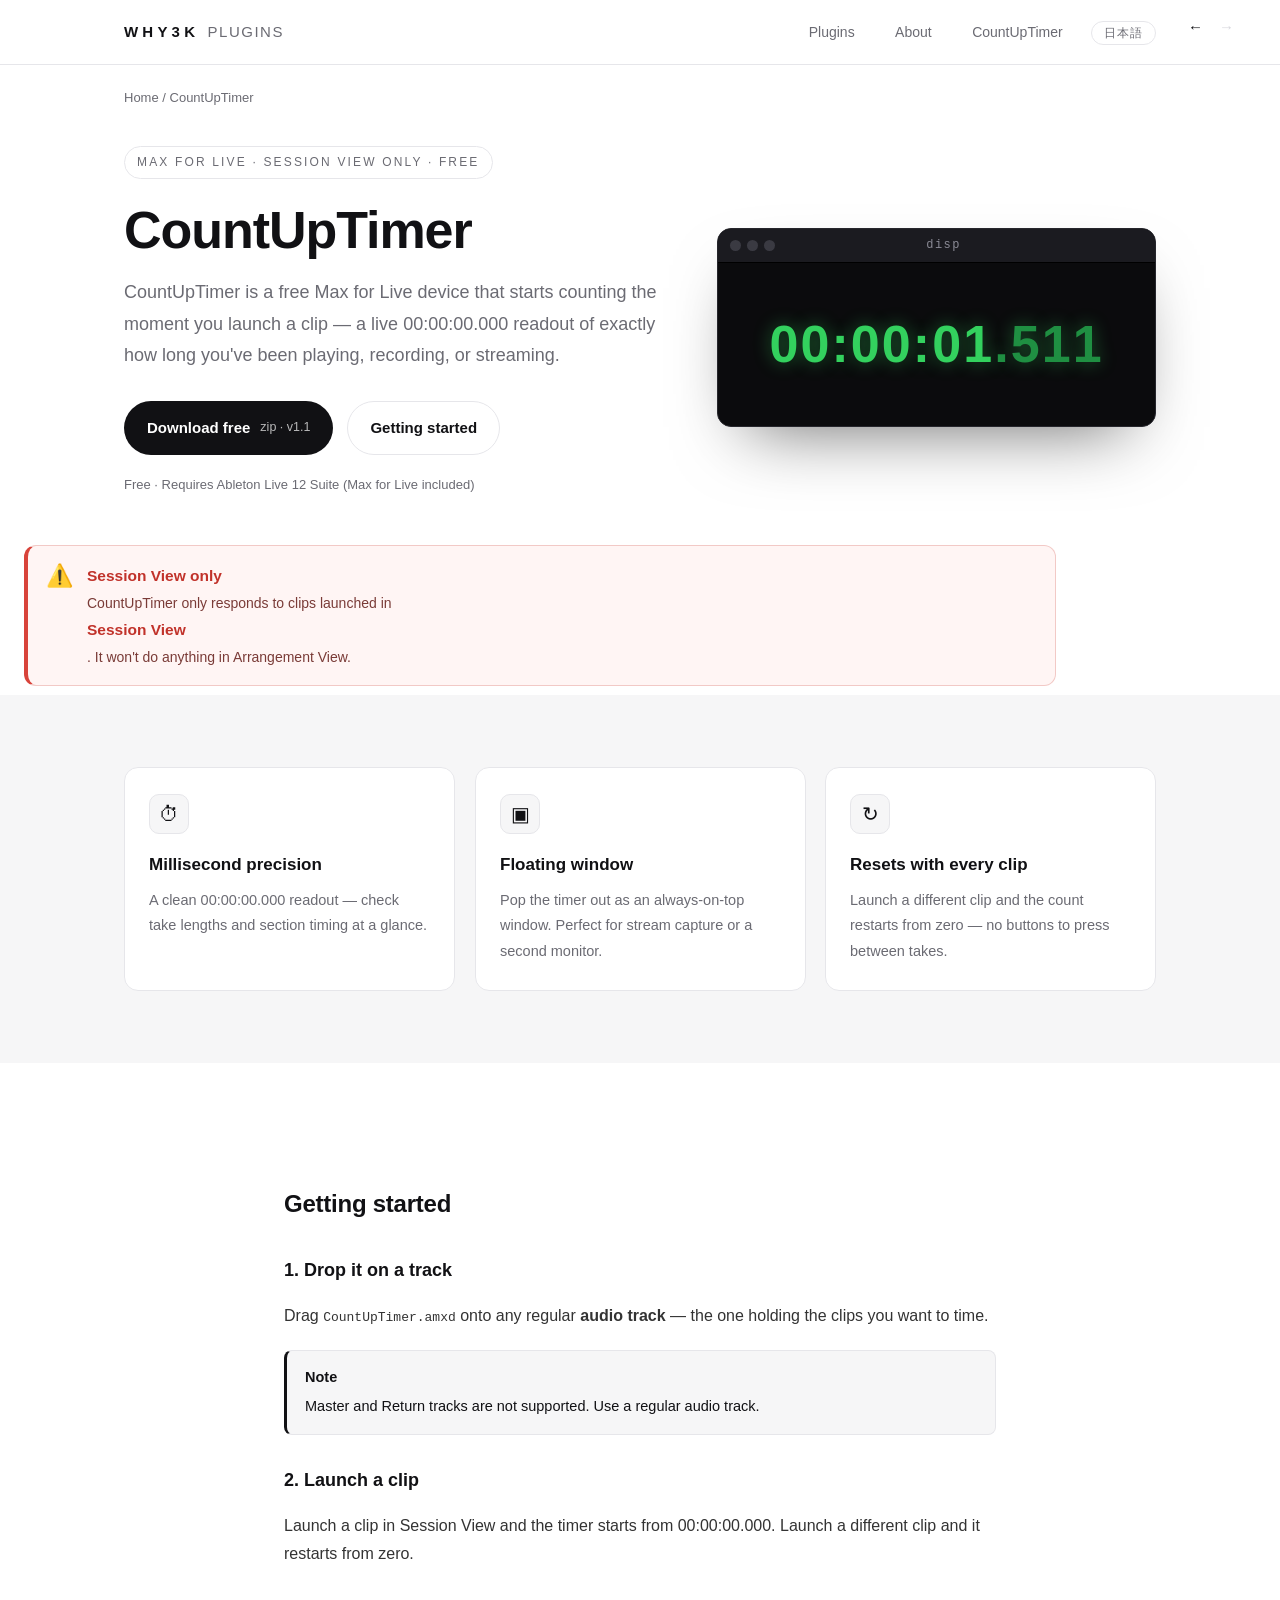
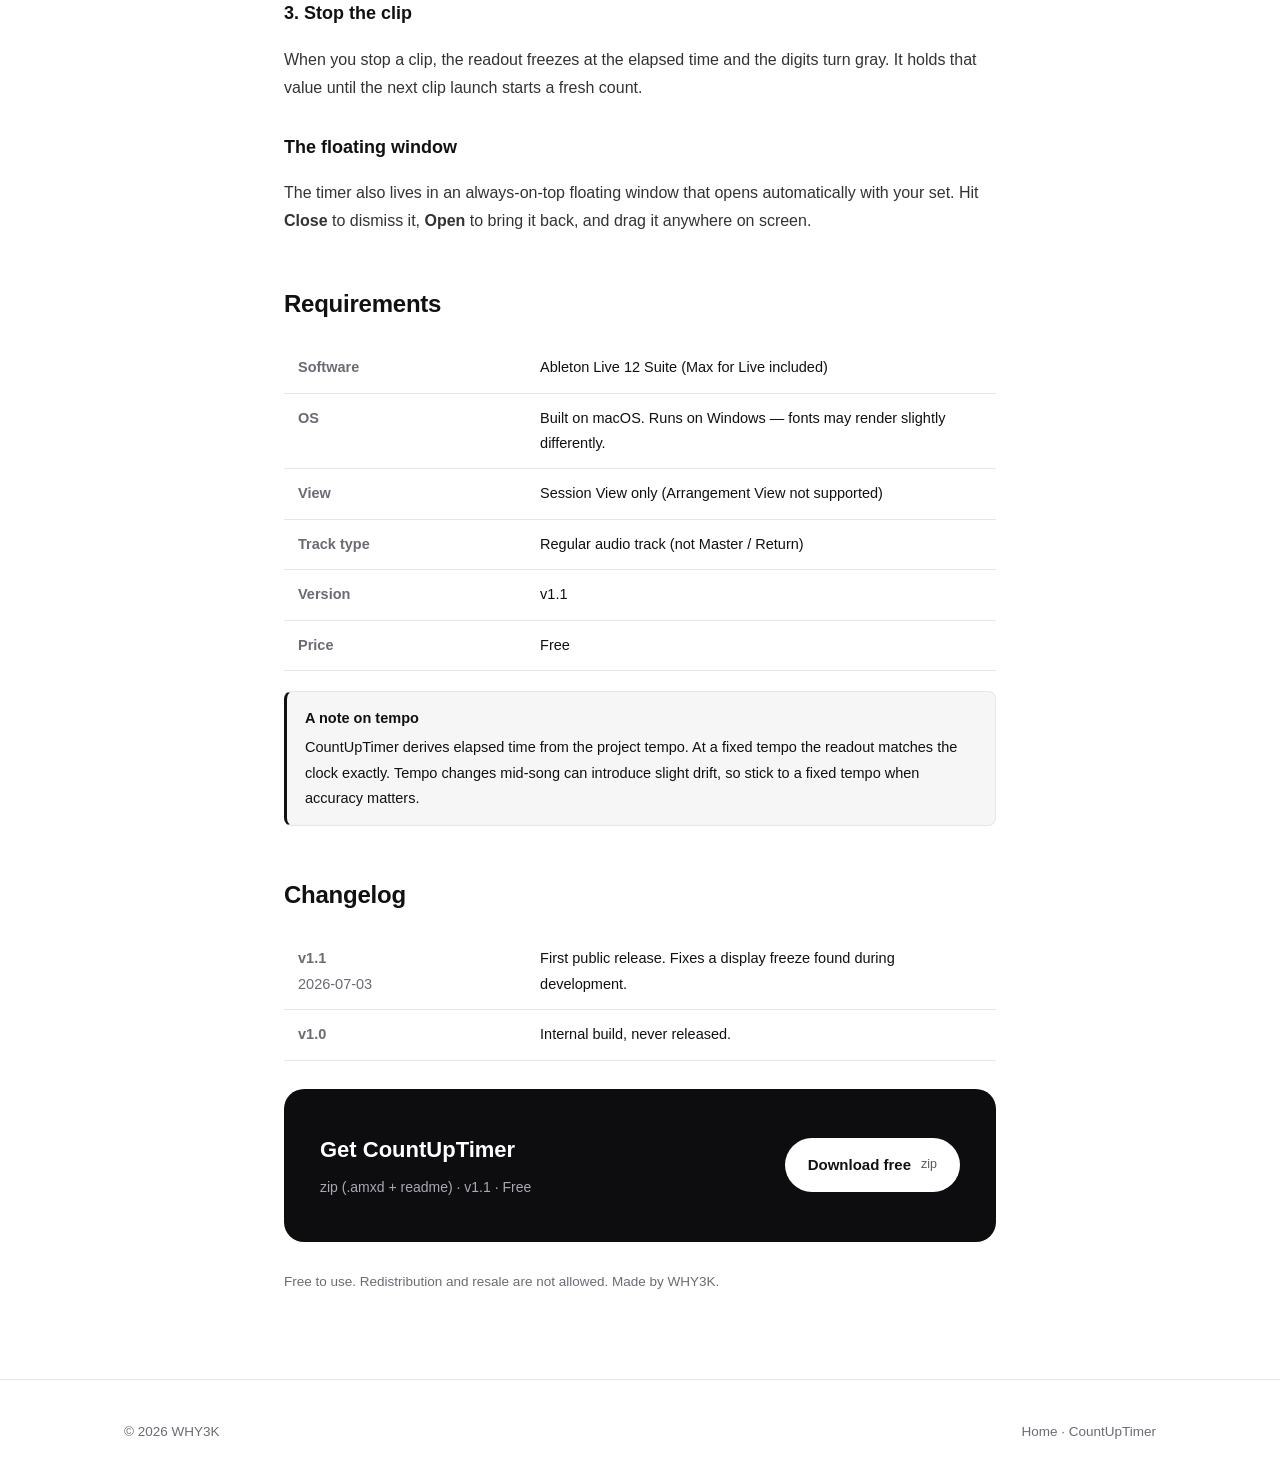
==== countuptimer.en.html @ 380b45b3 "パンくずの左padding復活＋注意ボックス/ヒーロー文の文節改行を手調整 Co-Authored-By: Claude Fable 5 <noreply@anthropic.com> Claude-" ====
<!doctype html>
<html lang="en">
<head>
<meta charset="utf-8">
<meta name="viewport" content="width=device-width, initial-scale=1">
<title>CountUpTimer — Free Max for Live Timer | WHY3K PLUGINS</title>
<meta name="description" content="CountUpTimer is a free Max for Live device that shows elapsed time from the moment you launch a clip — a live 00:00:00.000 readout for streaming, live sets, and recording.">
<link rel="canonical" href="https://why3k.github.io/why3k-plugins/countuptimer.en.html">
<link rel="alternate" hreflang="ja" href="https://why3k.github.io/why3k-plugins/countuptimer.html">
<link rel="alternate" hreflang="en" href="https://why3k.github.io/why3k-plugins/countuptimer.en.html">
<meta property="og:type" content="website">
<meta property="og:site_name" content="WHY3K PLUGINS">
<meta property="og:title" content="CountUpTimer — Free Max for Live Timer">
<meta property="og:description" content="A free Max for Live device that shows elapsed time from the moment you launch a clip. Session View only.">
<meta property="og:url" content="https://why3k.github.io/why3k-plugins/countuptimer.en.html">
<meta property="og:image" content="https://why3k.github.io/why3k-plugins/assets/og.png">
<meta name="twitter:card" content="summary_large_image">
<link rel="icon" type="image/svg+xml" href="assets/favicon.svg">
<link rel="stylesheet" href="assets/style.css?v=20260709e">
</head>
<body>

<header class="site-header">
  <div class="wrap">
    <a class="logo" href="index.en.html">WHY3K <span>PLUGINS</span></a>
    <nav class="nav">
      <a href="index.en.html#plugins">Plugins</a>
      <a href="index.en.html#about">About</a>
      <a href="countuptimer.en.html">CountUpTimer</a>
      <a class="lang-switch" href="countuptimer.html" lang="ja" hreflang="ja">日本語</a>
    </nav>
    <div class="hist">
      <button class="hb" id="histBack" aria-label="前のページへ" disabled>←</button>
      <button class="hb" id="histFwd" aria-label="次のページへ" disabled>→</button>
    </div>
  </div>
</header>



<div class="wrap crumb">
  <a href="index.en.html">Home</a> / CountUpTimer
</div>

<!-- ===== Hero ===== -->
<section class="hero" style="padding-top:36px;">
  <div class="wrap hero-grid">
    <div class="stagger">
      <span class="eyebrow">Max for Live · Session View only · Free</span>
      <h1>CountUpTimer</h1>
      <p class="lead">
        CountUpTimer is a free Max for Live device that starts counting
        the moment you launch a clip — a live 00:00:00.000 readout of
        exactly how long you've been playing, recording, or streaming.
      </p>
      <div class="hero-cta">
        <a class="btn btn-primary" href="https://github.com/WHY3K/why3k-plugins/releases/download/v1.1/CountUpTimer_v1.1.zip">
          Download free <small>zip · v1.1</small>
        </a>
        <a class="btn btn-ghost" href="#howto">Getting started</a>
      </div>
      <p class="hero-meta">Free · Requires Ableton Live 12 Suite (Max for Live included)</p>
    </div>

    <div class="device reveal" data-reveal="right" aria-hidden="true">
      <div class="titlebar">
        <span class="dots"><i></i><i></i><i></i></span>
        <span class="win-title">disp</span>
      </div>
      <div class="readout" data-countup>00:00:00<span class="ms">.000</span></div>
    </div>
  </div>
</section>

<!-- ===== Session View warning ===== -->
<div class="wrap alert-band reveal">
  <div class="alert">
    <span class="mark">⚠️</span>
    <div class="body">
      <strong>Session View only</strong>
      <p>
        CountUpTimer only responds to clips launched in <strong>Session View</strong>.
        It won't do anything in Arrangement View.
      </p>
    </div>
  </div>
</div>

<!-- ===== Features ===== -->
<section class="section-soft">
  <div class="wrap">
    <div class="features stagger">
      <div class="card">
        <div class="ico">⏱</div>
        <h3>Millisecond precision</h3>
        <p>A clean 00:00:00.000 readout — check take lengths and section timing at a glance.</p>
      </div>
      <div class="card">
        <div class="ico">▣</div>
        <h3>Floating window</h3>
        <p>Pop the timer out as an always-on-top window. Perfect for stream capture or a second monitor.</p>
      </div>
      <div class="card">
        <div class="ico">↻</div>
        <h3>Resets with every clip</h3>
        <p>Launch a different clip and the count restarts from zero — no buttons to press between takes.</p>
      </div>
    </div>
  </div>
</section>

<!-- ===== Body ===== -->
<section>
  <div class="wrap doc">

    <h2 id="howto">Getting started</h2>
    <h3>1. Drop it on a track</h3>
    <p>
      Drag <code>CountUpTimer.amxd</code> onto any regular <strong>audio track</strong> —
      the one holding the clips you want to time.
    </p>
    <div class="note">
      <strong>Note</strong>
      Master and Return tracks are not supported. Use a regular audio track.
    </div>

    <h3>2. Launch a clip</h3>
    <p>
      Launch a clip in Session View and the timer starts from 00:00:00.000.
      Launch a different clip and it restarts from zero.
    </p>

    <h3>3. Stop the clip</h3>
    <p>
      When you stop a clip, the readout freezes at the elapsed time and the digits turn gray.
      It holds that value until the next clip launch starts a fresh count.
    </p>

    <h3>The floating window</h3>
    <p>
      The timer also lives in an always-on-top floating window that opens automatically
      with your set. Hit <strong>Close</strong> to dismiss it, <strong>Open</strong> to bring
      it back, and drag it anywhere on screen.
    </p>

    <h2>Requirements</h2>
    <table class="spec">
      <tr><th>Software</th><td>Ableton Live 12 Suite (Max for Live included)</td></tr>
      <tr><th>OS</th><td>Built on macOS. Runs on Windows — fonts may render slightly differently.</td></tr>
      <tr><th>View</th><td>Session View only (Arrangement View not supported)</td></tr>
      <tr><th>Track type</th><td>Regular audio track (not Master / Return)</td></tr>
      <tr><th>Version</th><td>v1.1</td></tr>
      <tr><th>Price</th><td>Free</td></tr>
    </table>

    <div class="note">
      <strong>A note on tempo</strong>
      CountUpTimer derives elapsed time from the project tempo. At a fixed tempo the readout
      matches the clock exactly. Tempo changes mid-song can introduce slight drift, so stick
      to a fixed tempo when accuracy matters.
    </div>

    <h2>Changelog</h2>
    <table class="spec">
      <tr><th>v1.1<br><span style="font-weight:400;">2026-07-03</span></th>
          <td>First public release. Fixes a display freeze found during development.</td></tr>
      <tr><th>v1.0</th>
          <td>Internal build, never released.</td></tr>
    </table>

    <!-- Download band -->
    <div class="download-band">
      <div>
        <h3>Get CountUpTimer</h3>
        <p>zip (.amxd + readme) · v1.1 · Free</p>
      </div>
      <a class="btn btn-primary" href="https://github.com/WHY3K/why3k-plugins/releases/download/v1.1/CountUpTimer_v1.1.zip">
        Download free <small>zip</small>
      </a>
    </div>

    <p style="font-size:13.5px; color:var(--ink-soft);">
      Free to use. Redistribution and resale are not allowed. Made by WHY3K.
    </p>

  </div>
</section>

<footer class="site-footer">
  <div class="wrap">
    <span>© <span id="yr"></span> WHY3K</span>
    <span><a href="index.en.html">Home</a> · <a href="countuptimer.en.html">CountUpTimer</a></span>
  </div>
</footer>

<script>document.getElementById('yr').textContent = new Date().getFullYear();</script>
<script src="assets/scroll.js?v=20260709e" defer></script>
</body>
</html>
---- assets/style.css ----
/* =========================================================
   WHY3K PLUGINS — 共通スタイル
   世界観カラー：白  / ミニマル・余白基調
   ========================================================= */

:root {
  --bg:        #ffffff;
  --bg-soft:   #f6f6f7;
  --bg-dark:   #0d0d0f;
  --ink:       #111114;
  --ink-soft:  #6b6b73;
  --line:      #e6e6ea;
  --accent:    #111114;   /* ボタン等の主色（モノクロ） */
  --accent-ink:#ffffff;
  --radius:    14px;
  --maxw:      1080px;
  --mono: "SFMono-Regular", ui-monospace, "SF Mono", Menlo, Consolas, monospace;
  --sans: -apple-system, BlinkMacSystemFont, "Helvetica Neue", "Hiragino Kaku Gothic ProN",
          "Hiragino Sans", "Yu Gothic", Meiryo, sans-serif;
}

* { box-sizing: border-box; -webkit-tap-highlight-color: transparent; }

html { scroll-behavior: smooth; }

/* タップ/クリック時の青い矩形ハイライトを廃止し、
   キーボード操作時のみ上品なフォーカスリングを出す */
:focus { outline: none; }
:focus-visible {
  outline: 2px solid rgba(17,17,20,.4);
  outline-offset: 3px;
  border-radius: 8px;
}

body {
  margin: 0;
  font-family: var(--sans);
  color: var(--ink);
  background: var(--bg);
  line-height: 1.75;
  -webkit-font-smoothing: antialiased;
  text-rendering: optimizeLegibility;
}

a { color: inherit; }

img { max-width: 100%; display: block; }

.wrap {
  width: 100%;
  max-width: var(--maxw);
  margin: 0 auto;
  padding: 0 24px;
}

/* ---------- ヘッダー ---------- */
.site-header {
  position: sticky;
  top: 0;
  z-index: 50;
  background: rgba(255,255,255,.82);
  backdrop-filter: saturate(180%) blur(12px);
  border-bottom: 1px solid var(--line);
}
.site-header .wrap {
  display: flex;
  align-items: center;
  justify-content: space-between;
  height: 64px;
}
.logo {
  font-weight: 800;
  letter-spacing: .28em;
  text-decoration: none;
  font-size: 15px;
}
.logo span { color: var(--ink-soft); font-weight: 500; letter-spacing: .1em; }
.nav a {
  text-decoration: none;
  color: var(--ink-soft);
  font-size: 14px;
  margin-left: 12px;
  padding: 6px 12px;
  border-radius: 999px;
  transition: color .15s, background .15s;
}
.nav a:hover { color: var(--ink); background: var(--bg-soft); }
.nav a:active { color: var(--ink); background: #eaeaef; }
.nav .lang-switch {
  border: 1px solid var(--line);
  border-radius: 999px;
  padding: 4px 12px;
  font-size: 12px;
  letter-spacing: .08em;
}
.nav .lang-switch:hover { border-color: #d5d5db; }

/* ---------- ボタン ---------- */
.btn {
  display: inline-flex;
  align-items: center;
  gap: 10px;
  padding: 13px 22px;
  border-radius: 999px;
  font-size: 15px;
  font-weight: 600;
  text-decoration: none;
  border: 1px solid transparent;
  transition: transform .12s ease, background .15s, box-shadow .15s;
  cursor: pointer;
}
.btn-primary {
  background: var(--accent);
  color: var(--accent-ink);
}
.btn-primary:hover { transform: translateY(-1px); box-shadow: 0 8px 22px rgba(0,0,0,.16); }
.btn:active { transform: translateY(0) scale(.985); }
.btn-ghost {
  background: transparent;
  color: var(--ink);
  border-color: var(--line);
}
.btn-ghost:hover { background: var(--bg-soft); }
.btn small { font-weight: 400; opacity: .7; }

/* ---------- ヒーロー ---------- */
.hero { padding: 84px 0 64px; }
.hero-grid {
  display: grid;
  grid-template-columns: 1.1fr .9fr;
  gap: 56px;
  align-items: center;
}
.eyebrow {
  display: inline-block;
  font-size: 12px;
  letter-spacing: .18em;
  text-transform: uppercase;
  color: var(--ink-soft);
  border: 1px solid var(--line);
  border-radius: 999px;
  padding: 5px 12px;
  margin-bottom: 22px;
}
.hero h1 {
  font-size: clamp(34px, 5vw, 52px);
  line-height: 1.12;
  letter-spacing: -.02em;
  margin: 0 0 18px;
}
.hero p.lead {
  font-size: 18px;
  color: var(--ink-soft);
  margin: 0 0 30px;
  max-width: 30em;
}
.hero-cta { display: flex; gap: 14px; flex-wrap: wrap; align-items: center; }
.hero-meta { margin-top: 18px; font-size: 13px; color: var(--ink-soft); }

/* ---------- タイマー・ビジュアル（実機の別ウィンドウ "disp" を再現） ---------- */
.device {
  background: #0b0b0d;
  border-radius: 14px;
  padding: 0;
  overflow: hidden;
  box-shadow: 0 30px 70px -30px rgba(0,0,0,.6);
  border: 1px solid #26262c;
}
.device .titlebar {
  display: flex;
  align-items: center;
  gap: 8px;
  height: 34px;
  padding: 0 12px;
  background: #1b1b20;
  border-bottom: 1px solid #000;
}
.device .titlebar .dots { display: flex; gap: 6px; }
.device .titlebar .dots i {
  width: 11px; height: 11px; border-radius: 50%;
  background: #3a3a42; display: block;
}
.device .titlebar .win-title {
  flex: 1;
  text-align: center;
  color: #8a8a95;
  font-family: var(--mono);
  font-size: 12px;
  letter-spacing: .12em;
  margin-right: 39px; /* 左のドット幅ぶんを相殺して中央寄せ */
}
.device .readout {
  font-family: var(--sans);
  font-variant-numeric: tabular-nums;   /* 桁を揃えつつ、スラッシュ無しの普通のゼロに */
  font-weight: 700;
  color: #33d15e;
  font-size: clamp(32px, 6.4vw, 52px);
  letter-spacing: .04em;
  text-align: center;
  padding: 36px 20px;
  text-shadow: 0 0 18px rgba(51,209,94,.45);
}
.device .readout .ms { color: #1f8f42; }

/* ---------- セクション共通 ---------- */
section { padding: 72px 0; }
.section-soft { background: var(--bg-soft); }
.section-head { max-width: 620px; margin: 0 auto 48px; text-align: center; }
.section-head h2 {
  font-size: clamp(26px, 3.4vw, 34px);
  letter-spacing: -.01em;
  margin: 0 0 12px;
}
.section-head p { color: var(--ink-soft); margin: 0; }

/* ---------- 機能グリッド ---------- */
.features {
  display: grid;
  grid-template-columns: repeat(3, 1fr);
  gap: 20px;
}
.card {
  background: var(--bg);
  border: 1px solid var(--line);
  border-radius: var(--radius);
  padding: 26px 24px;
  transition: border-color .15s, transform .15s, box-shadow .15s;
}
.card:hover { transform: translateY(-3px); box-shadow: 0 14px 30px -18px rgba(0,0,0,.2); border-color: #d5d5db; }
.card .ico {
  width: 40px; height: 40px; border-radius: 10px;
  display: grid; place-items: center;
  background: var(--bg-soft); border: 1px solid var(--line);
  font-size: 20px; margin-bottom: 16px;
}
.card h3 { margin: 0 0 8px; font-size: 17px; }
.card p { margin: 0; color: var(--ink-soft); font-size: 14.5px; }

/* ---------- プラグイン一覧カード（トップ） ---------- */
.plugin-grid {
  display: grid;
  grid-template-columns: repeat(auto-fill, minmax(300px, 1fr));
  gap: 24px;
}
.plugin-card {
  display: flex;
  flex-direction: column;
  border: 1px solid var(--line);
  border-radius: var(--radius);
  overflow: hidden;
  text-decoration: none;
  color: inherit;
  background: var(--bg);
  transition: transform .15s, box-shadow .15s, border-color .15s;
}
.plugin-card:hover { transform: translateY(-4px); box-shadow: 0 20px 40px -22px rgba(0,0,0,.28); border-color: #d5d5db; }
.plugin-card .thumb {
  background: var(--bg-dark);
  padding: 34px 22px;
}
.plugin-card .thumb .readout {
  font-family: var(--sans); font-variant-numeric: tabular-nums;
  font-weight: 700; color: #33d15e;
  font-size: 30px; text-align: center; letter-spacing: .04em;
  text-shadow: 0 0 14px rgba(51,209,94,.40);
}
.plugin-card .thumb .readout .ms { color: #1f8f42; }
.plugin-card .body { padding: 20px 22px 24px; }
.plugin-card .tag {
  font-size: 11px; letter-spacing: .12em; text-transform: uppercase;
  color: var(--ink-soft);
}
.plugin-card h3 { margin: 6px 0 6px; font-size: 20px; }
.plugin-card p { margin: 0 0 14px; color: var(--ink-soft); font-size: 14.5px; }
.plugin-card .foot {
  display: flex; align-items: center; justify-content: space-between;
  font-size: 13px; color: var(--ink-soft);
}
.plugin-card .price { font-weight: 700; color: var(--ink); letter-spacing: .04em; }
.plugin-card .arrow { font-weight: 700; }

/* ---------- 詳細ページ本文 ---------- */
.doc { max-width: 760px; margin: 0 auto; }
.doc h2 { font-size: 24px; margin: 48px 0 14px; letter-spacing: -.01em; }
.doc h3 { font-size: 18px; margin: 30px 0 8px; }
.doc p  { color: #333; }
.doc ul, .doc ol { color: #333; padding-left: 1.3em; }
.doc li { margin: 6px 0; }
.doc .note {
  background: var(--bg-soft);
  border: 1px solid var(--line);
  border-left: 3px solid var(--ink);
  border-radius: 8px;
  padding: 14px 18px;
  margin: 20px 0;
  font-size: 14.5px;
}
.doc .note strong { display:block; margin-bottom: 4px; }

/* 動作環境テーブル */
.spec {
  width: 100%; border-collapse: collapse; margin: 18px 0; font-size: 14.5px;
}
.spec th, .spec td { text-align: left; padding: 12px 14px; border-bottom: 1px solid var(--line); vertical-align: top; }
.spec th { width: 34%; color: var(--ink-soft); font-weight: 600; }

/* 強調アラート（セッションビュー専用など） */
.alert {
  display: flex;
  gap: 14px;
  align-items: flex-start;
  background: #fff5f4;
  border: 1px solid #f2c9c6;
  border-left: 4px solid #d8433a;
  border-radius: 12px;
  padding: 16px 18px;
}
.alert .mark { font-size: 22px; line-height: 1.25; }
.alert .body strong {
  display: block;
  color: #c1322a;
  font-size: 15.5px;
  margin-bottom: 2px;
}
.alert .body p { margin: 0; color: #7a3b37; font-size: 14px; }

/* ヒーロー直下に置く警告帯 */
.alert-band { margin: -28px 0 8px; }

/* インライン注意バッジ */
.badge-warn {
  display: inline-block;
  font-size: 11px;
  font-weight: 700;
  letter-spacing: .04em;
  color: #c1322a;
  background: #fdeceb;
  border: 1px solid #f2c9c6;
  border-radius: 999px;
  padding: 3px 10px;
}

/* パンくず */
.crumb { font-size: 13px; color: var(--ink-soft); padding: 22px 24px 0; }
.crumb a { text-decoration: none; }
.crumb a:hover { text-decoration: underline; }

/* ダウンロード帯 */
.download-band {
  background: var(--bg-dark);
  color: #fff;
  border-radius: 20px;
  padding: 42px 36px;
  display: flex; align-items: center; justify-content: space-between;
  gap: 24px; flex-wrap: wrap;
  margin: 28px auto;
}
.download-band h3 { margin: 0 0 6px; font-size: 22px; }
.download-band p { margin: 0; color: #a9a9b3; font-size: 14px; }
.download-band .btn-primary { background:#fff; color:#111; }
.download-band .btn-primary:hover { box-shadow: 0 8px 22px rgba(255,255,255,.18); }

/* ---------- フッター ---------- */
.site-footer {
  border-top: 1px solid var(--line);
  padding: 40px 0;
  color: var(--ink-soft);
  font-size: 13.5px;
}
.site-footer .wrap { display:flex; justify-content: space-between; align-items: center; flex-wrap: wrap; gap: 14px; }
.site-footer a { text-decoration: none; }
.site-footer a:hover { color: var(--ink); }

/* =========================================================
   スクロール演出（reveal / stagger / header）
   ・transform と opacity のみをアニメ＝軽くヌルヌル
   ・動きが苦手な人向けに prefers-reduced-motion で自動オフ
   ========================================================= */

/* ヘッダー：スクロールで締まる */
.site-header { transition: box-shadow .25s ease, background .25s ease; }
.site-header .wrap { transition: height .25s ease; }
.site-header.scrolled { background: rgba(255,255,255,.9); box-shadow: 0 8px 30px -22px rgba(0,0,0,.35); }
.site-header.scrolled .wrap { height: 56px; }

@media (prefers-reduced-motion: no-preference) {
  /* 単体リビール：下からフワッ */
  .reveal {
    opacity: 0;
    transform: translateY(28px);
    transition: opacity .8s cubic-bezier(.2,.65,.3,1),
                transform .8s cubic-bezier(.2,.65,.3,1);
    will-change: opacity, transform;
  }
  .reveal.in { opacity: 1; transform: none; }

  /* 横から出す（ヒーローのパネル用） */
  .reveal[data-reveal="right"] { transform: translateX(48px) translateY(10px); }
  .reveal[data-reveal="right"].in { transform: none; }

  /* まとめて子要素を順番に立ち上げる（stagger） */
  .stagger > * {
    opacity: 0;
    transform: translateY(22px);
    transition: opacity .65s ease, transform .65s cubic-bezier(.2,.65,.3,1);
    will-change: opacity, transform;
  }
  .stagger.in > * { opacity: 1; transform: none; }
  .stagger.in > *:nth-child(1) { transition-delay: .00s; }
  .stagger.in > *:nth-child(2) { transition-delay: .08s; }
  .stagger.in > *:nth-child(3) { transition-delay: .16s; }
  .stagger.in > *:nth-child(4) { transition-delay: .24s; }
  .stagger.in > *:nth-child(5) { transition-delay: .32s; }
  .stagger.in > *:nth-child(6) { transition-delay: .40s; }
}

/* ---------- レスポンシブ ---------- */
@media (max-width: 820px) {
  .hero-grid { grid-template-columns: 1fr; gap: 40px; }
  .features { grid-template-columns: 1fr; }
  .hero { padding: 56px 0 40px; }
  section { padding: 56px 0; }
  .download-band { flex-direction: column; align-items: flex-start; }
}

/* スマホ幅：ヘッダーが窮屈にならないように */
@media (max-width: 560px) {
  .site-header .wrap { height: auto; min-height: 56px; flex-wrap: wrap; padding-top: 10px; padding-bottom: 10px; row-gap: 2px; }
  .site-header.scrolled .wrap { height: auto; }
  .logo { letter-spacing: .2em; }
  .nav { display: flex; flex-wrap: wrap; gap: 4px 16px; }
  .nav a { margin-left: 0; font-size: 13px; }
  .hero-cta .btn { padding: 12px 18px; font-size: 14px; }
}


/* ---------- 戻る/進むボタン（メインサイトと同じ位置・見た目） ---------- */
.hist { position: fixed; top: 15px; right: 42px; z-index: 60; display: flex; gap: 8px; }
.hist .hb {
  display: flex; align-items: center; justify-content: center;
  font-family: "SFMono-Regular", ui-monospace, Menlo, Consolas, monospace;
  font-size: 15px; line-height: 1;
  color: var(--ink); background: none; border: none;
  cursor: pointer; padding: 6px 7px;
  touch-action: manipulation;
  transition: transform .15s, color .15s, opacity .15s;
}
@media (hover: hover) and (pointer: fine) {
  .hist .hb:hover:not(:disabled) { transform: translateX(-2px); }
  .hist .hb#histFwd:hover:not(:disabled) { transform: translateX(2px); }
}
.hist .hb:active { opacity: .4; }
.hist .hb:disabled { color: #d8d8de; cursor: default; pointer-events: none; }
/* ヘッダーのナビが←→の下に潜らないように（wrapの端が画面端に近い幅だけ） */
@media (max-width: 1260px) {
  .site-header .nav { padding-right: 84px; }
}


/* ---------- スマホヘッダーの圧縮（2段・詰め） ---------- */
@media (max-width: 640px) {
  .site-header .wrap { padding-top: 7px; padding-bottom: 7px; row-gap: 0; min-height: 0; }
  .site-header .logo { font-size: 13px; letter-spacing: .22em; }
  .site-header .nav { padding-right: 0; gap: 0 2px; }
  .site-header .nav a { font-size: 12px; padding: 3px 8px; margin-left: 0; }
  .site-header .nav .lang-switch { padding: 2px 8px; font-size: 11px; }
}


/* ---------- スマホ：矢印とナビの衝突回避＋タップ領域拡大 ---------- */
@media (max-width: 640px) {
  /* 矢印はヘッダー1段目の右端に「部品として」並べる（重なり原理的にゼロ） */
  .site-header .hist { position: static; order: 2; margin-left: auto; }
  .site-header .logo { order: 1; }
  .site-header .nav { order: 3; width: 100%; padding-right: 0; }
  .hist .hb { padding: 9px 11px; } /* 指で押しやすく */
  .site-header .wrap { row-gap: 0; }
  .site-header .nav a { font-size: 11px; padding: 3px 7px; }
  .site-header .nav .lang-switch { font-size: 10px; padding: 2px 7px; } /* ENを1行に収める */
}


/* ---------- 日本語の改行最適化 ---------- */
p, li { text-wrap: pretty; word-break: auto-phrase; }
h1, h2, h3 { text-wrap: balance; word-break: auto-phrase; }
.nb { display: inline-block; } /* この単位でしか改行しない */


/* ---------- 横スライド禁止 ---------- */
html, body { overflow-x: hidden; overflow-x: clip; overscroll-behavior-x: none; }
.device { max-width: 100%; min-width: 0; }
.hero-grid > * { min-width: 0; }
.device .readout { font-size: clamp(26px, 6.4vw, 52px); } /* 小画面でも枠内に収まる下限 */
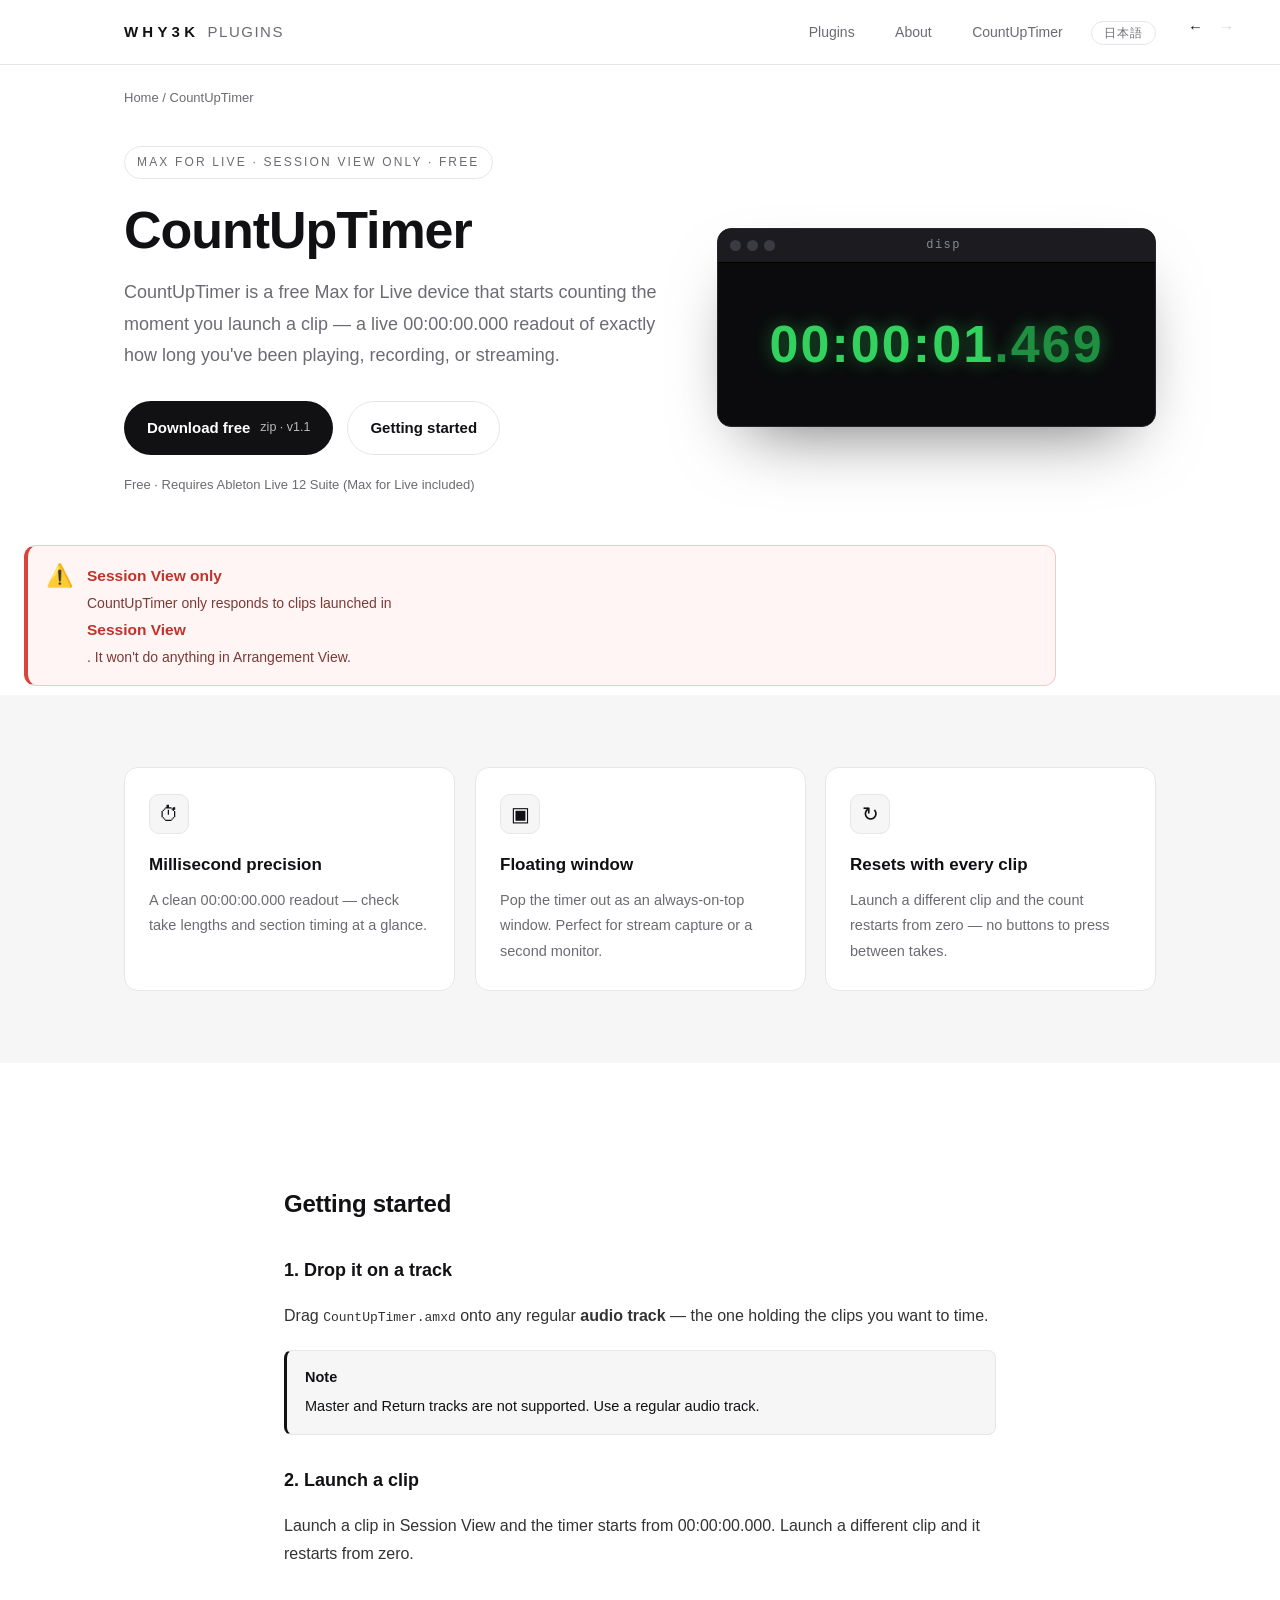
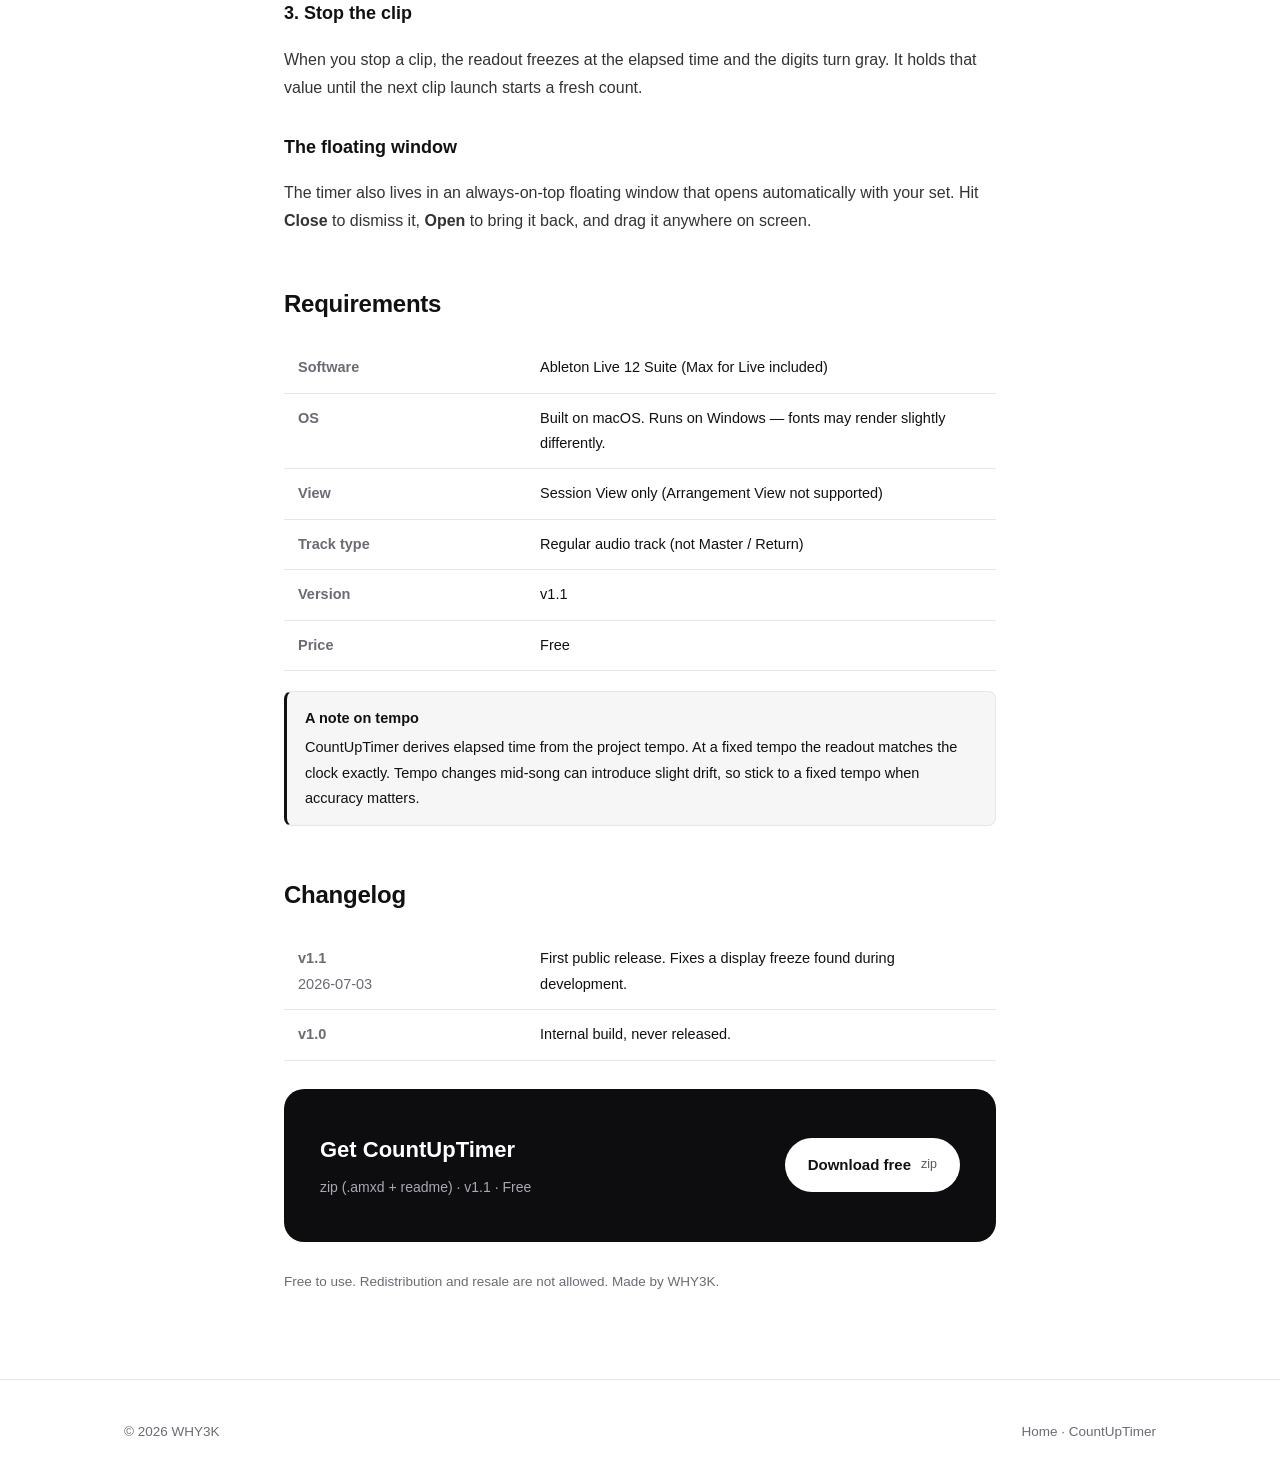
==== commit df0b7dcf: "赤い注意ボックスのタイトル行も文節改行に（専用で｜す の切れ解消） Co-Authored-By: Claude Fable 5 <noreply@anthropic.com> Claude-Sess" ====
--- a/countuptimer.en.html
+++ b/countuptimer.en.html
@@ -16,7 +16,7 @@
 <meta property="og:image" content="https://why3k.github.io/why3k-plugins/assets/og.png">
 <meta name="twitter:card" content="summary_large_image">
 <link rel="icon" type="image/svg+xml" href="assets/favicon.svg">
-<link rel="stylesheet" href="assets/style.css?v=20260709e">
+<link rel="stylesheet" href="assets/style.css?v=20260709f">
 </head>
 <body>
 
@@ -194,6 +194,6 @@
 </footer>
 
 <script>document.getElementById('yr').textContent = new Date().getFullYear();</script>
-<script src="assets/scroll.js?v=20260709e" defer></script>
+<script src="assets/scroll.js?v=20260709f" defer></script>
 </body>
 </html>
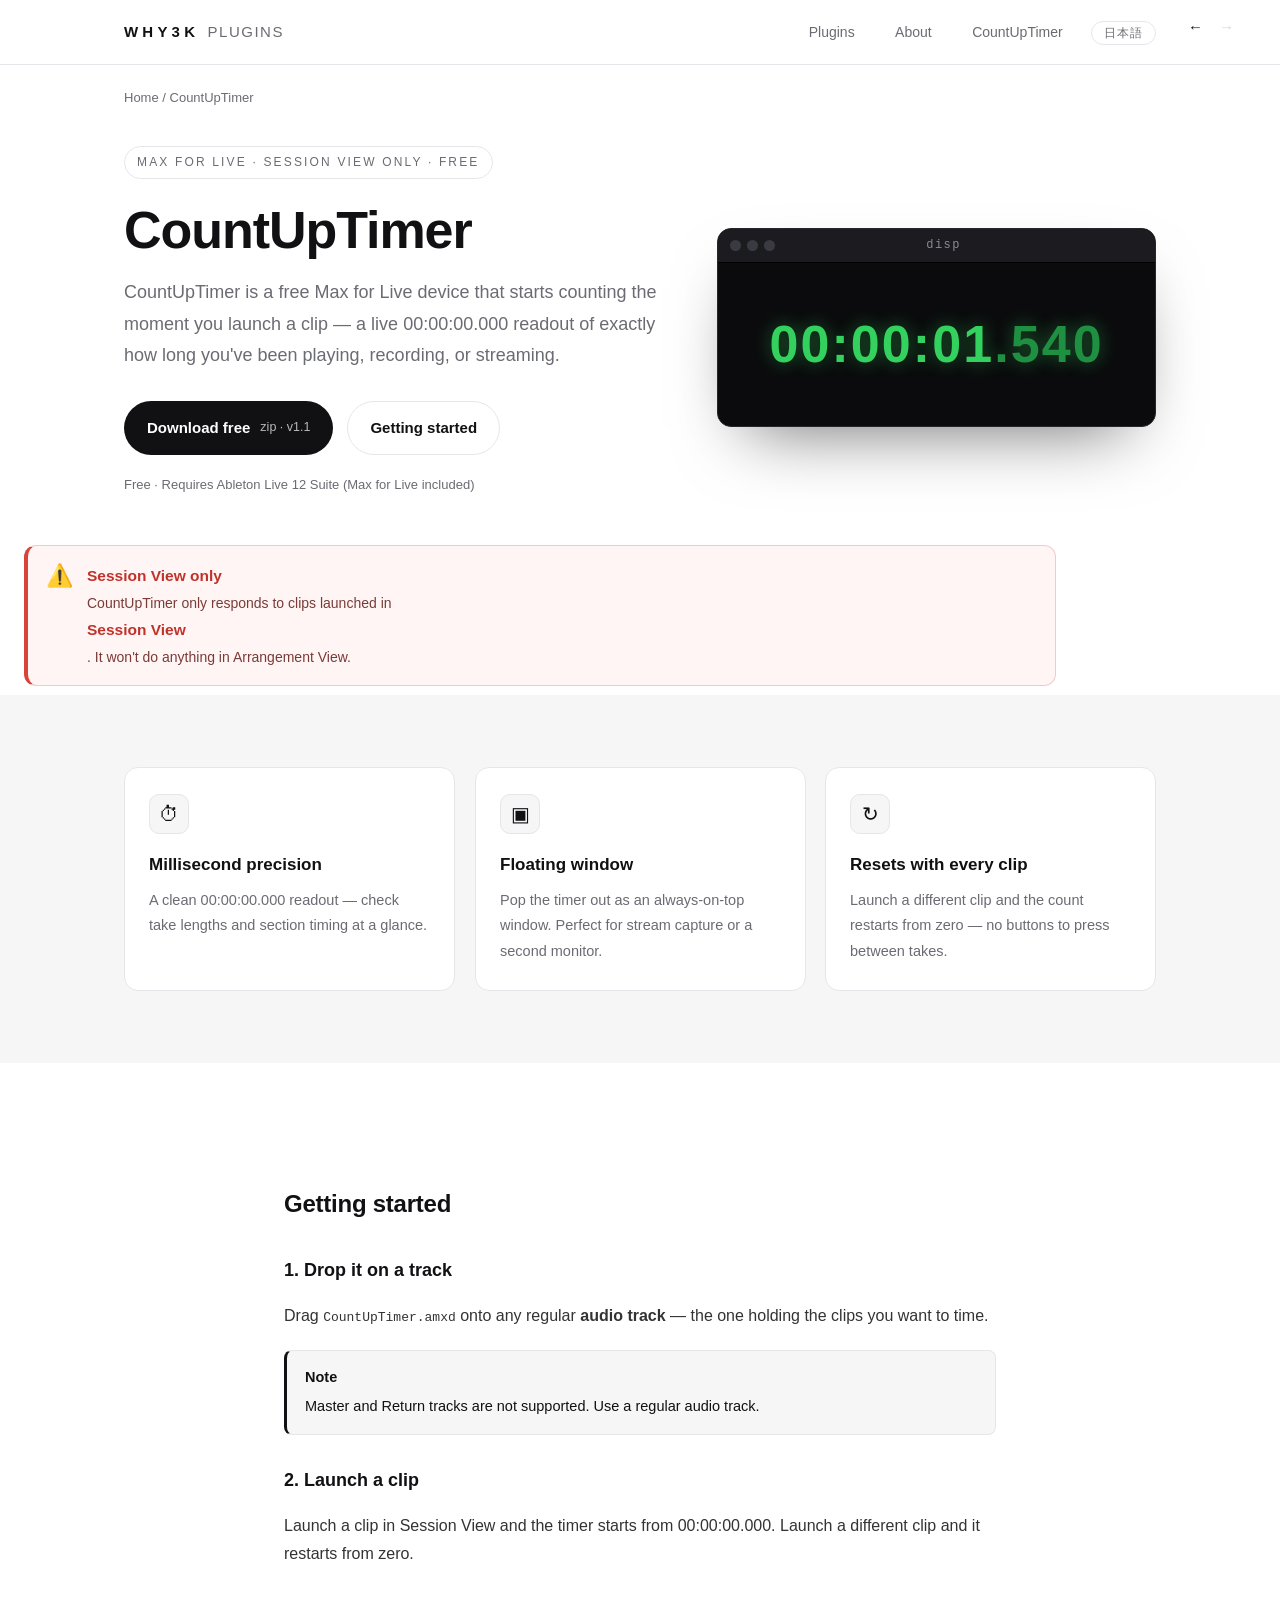
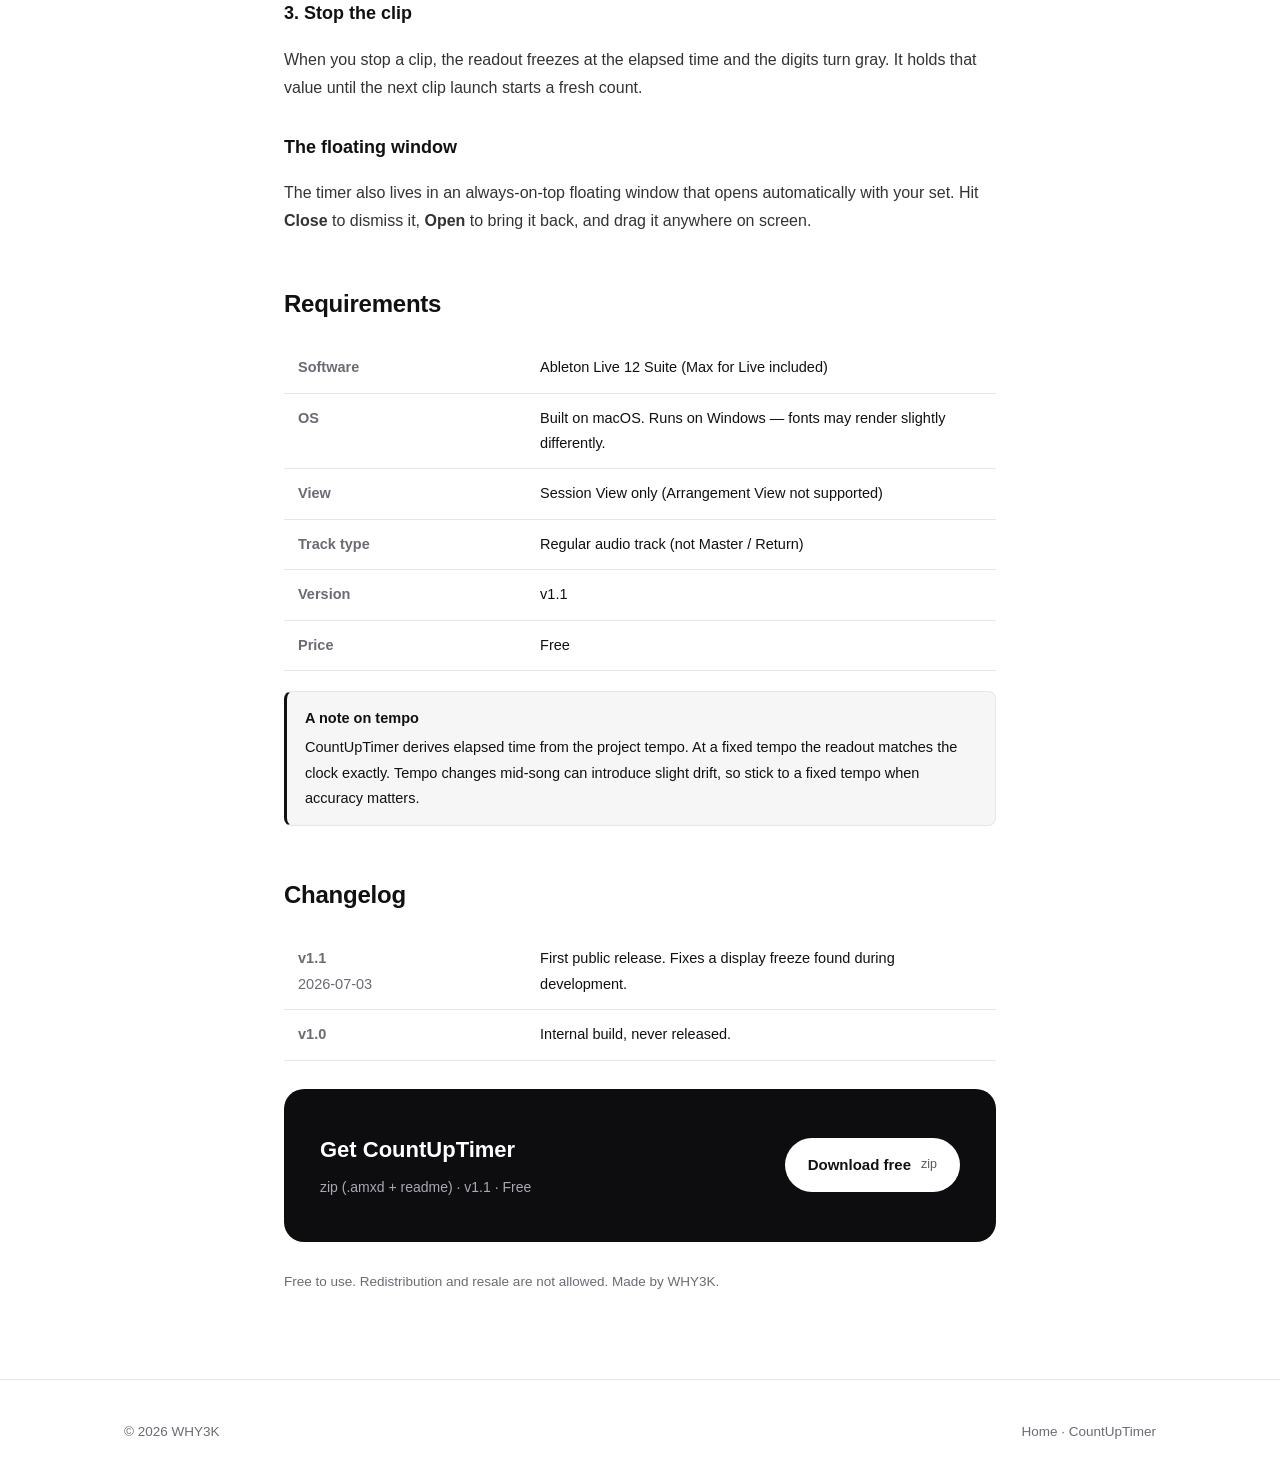
==== commit 386bed53: "全画面黒トランジション導入（←ボタンと戻り着地） Co-Authored-By: Claude Fable 5 <noreply@anthropic.com> Claude-Session: http" ====
--- a/countuptimer.en.html
+++ b/countuptimer.en.html
@@ -16,7 +16,7 @@
 <meta property="og:image" content="https://why3k.github.io/why3k-plugins/assets/og.png">
 <meta name="twitter:card" content="summary_large_image">
 <link rel="icon" type="image/svg+xml" href="assets/favicon.svg">
-<link rel="stylesheet" href="assets/style.css?v=20260709f">
+<link rel="stylesheet" href="assets/style.css?v=20260709g">
 </head>
 <body>
 
@@ -194,6 +194,6 @@
 </footer>
 
 <script>document.getElementById('yr').textContent = new Date().getFullYear();</script>
-<script src="assets/scroll.js?v=20260709f" defer></script>
+<script src="assets/scroll.js?v=20260709g" defer></script>
 </body>
 </html>
--- a/assets/style.css
+++ b/assets/style.css
@@ -491,3 +491,15 @@
 .device { max-width: 100%; min-width: 0; }
 .hero-grid > * { min-width: 0; }
 .device .readout { font-size: clamp(26px, 6.4vw, 52px); } /* 小画面でも枠内に収まる下限 */
+
+
+/* ---------- 全画面ページ遷移オーバーレイ ---------- */
+.pt {
+  position: fixed; inset: 0; z-index: 999;
+  background: #131316;
+  transform: translateX(-103%);
+  pointer-events: none;
+}
+.pt.in { transform: translateX(0); transition: transform .22s cubic-bezier(.76,0,.24,1); }
+.pt.cover { transform: translateX(0); }
+.pt.out { transform: translateX(103%) !important; transition: transform .3s cubic-bezier(.76,0,.24,1); }
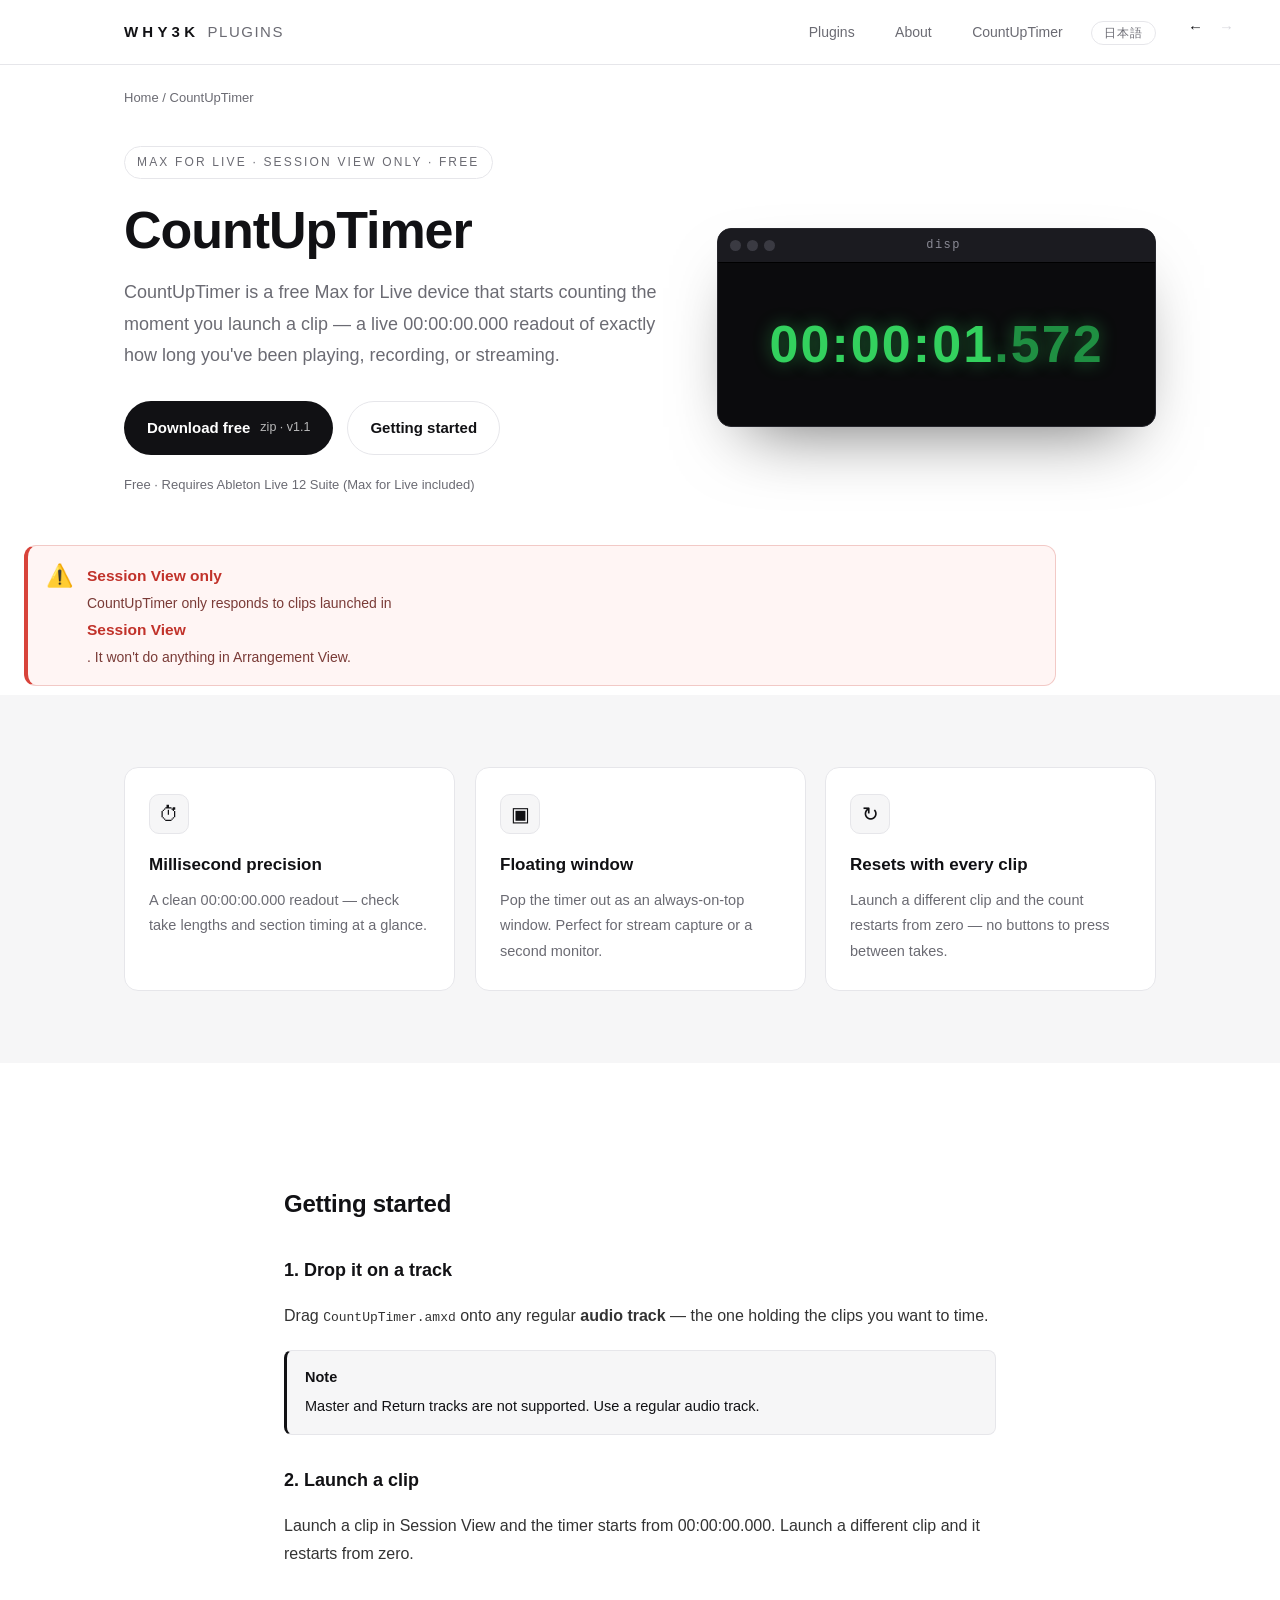
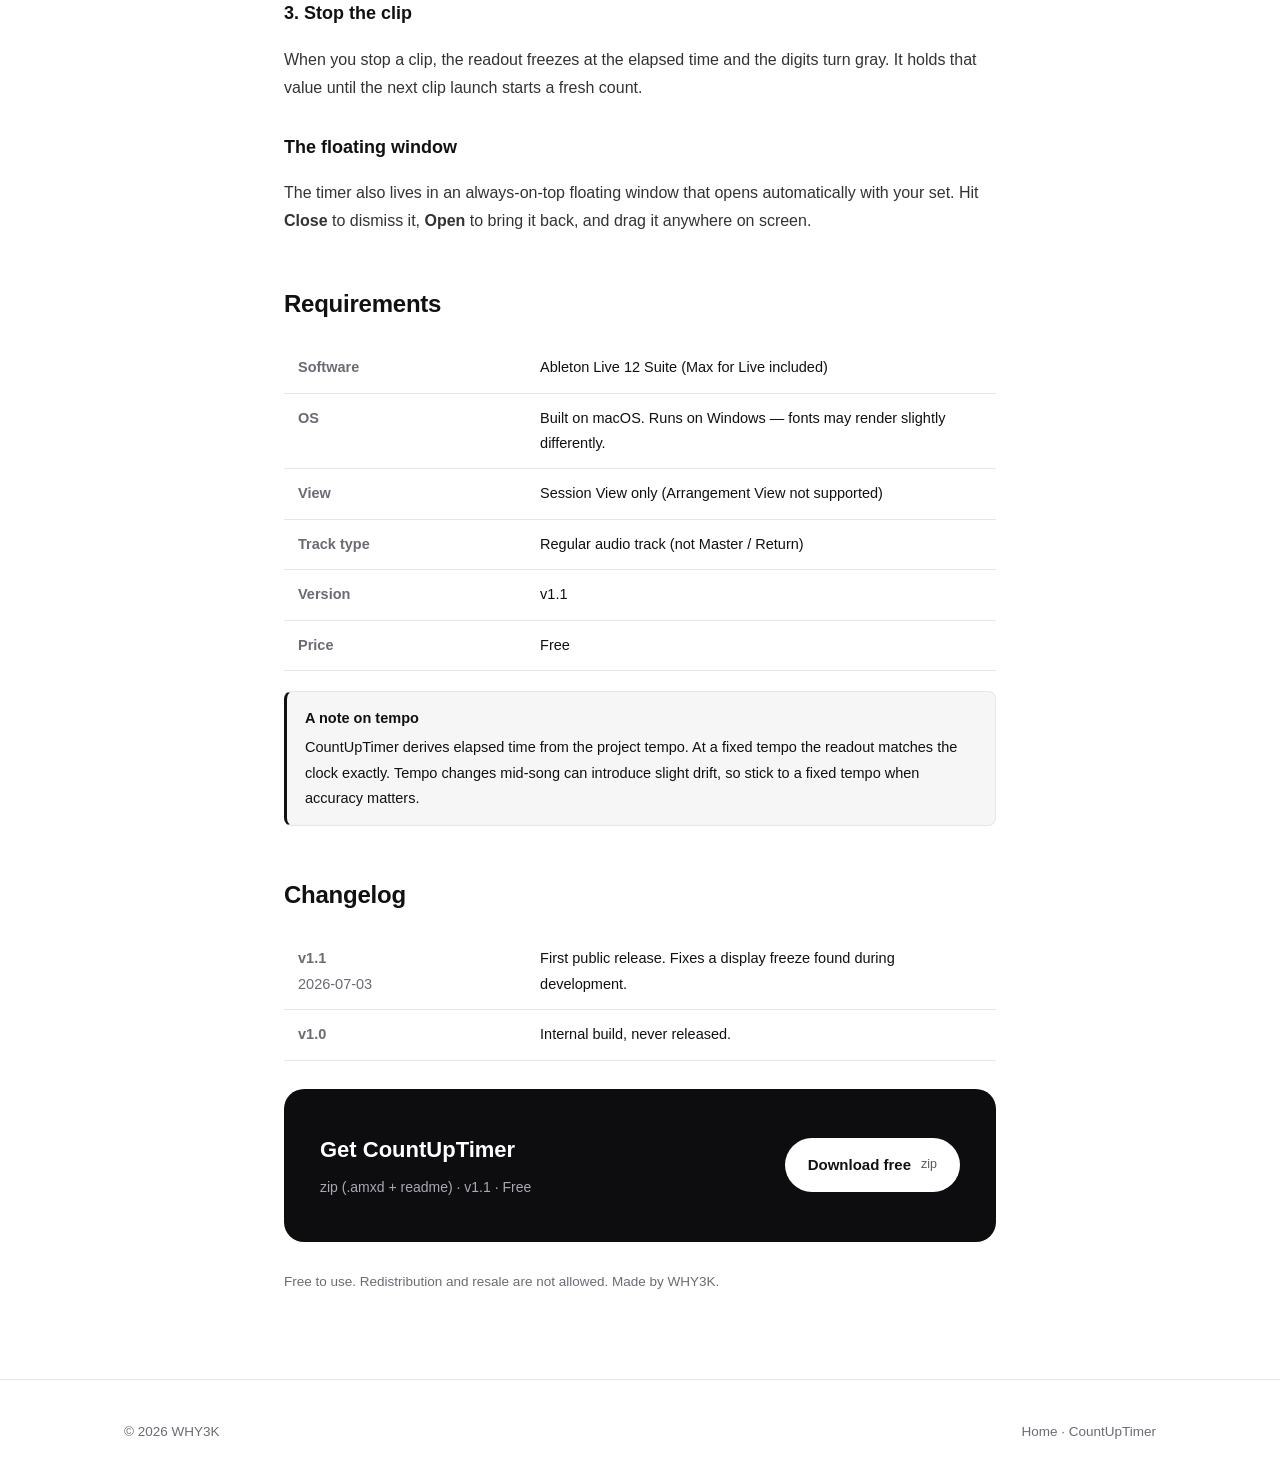
==== commit c6dfc0da: "遷移を『日蝕ワープ』に統一 Co-Authored-By: Claude Fable 5 <noreply@anthropic.com> Claude-Session: https://claude." ====
--- a/countuptimer.en.html
+++ b/countuptimer.en.html
@@ -16,7 +16,7 @@
 <meta property="og:image" content="https://why3k.github.io/why3k-plugins/assets/og.png">
 <meta name="twitter:card" content="summary_large_image">
 <link rel="icon" type="image/svg+xml" href="assets/favicon.svg">
-<link rel="stylesheet" href="assets/style.css?v=20260709g">
+<link rel="stylesheet" href="assets/style.css?v=20260709h">
 </head>
 <body>
 
@@ -194,6 +194,6 @@
 </footer>
 
 <script>document.getElementById('yr').textContent = new Date().getFullYear();</script>
-<script src="assets/scroll.js?v=20260709g" defer></script>
+<script src="assets/scroll.js?v=20260709h" defer></script>
 </body>
 </html>
--- a/assets/style.css
+++ b/assets/style.css
@@ -493,13 +493,36 @@
 .device .readout { font-size: clamp(26px, 6.4vw, 52px); } /* 小画面でも枠内に収まる下限 */
 
 
-/* ---------- 全画面ページ遷移オーバーレイ ---------- */
+/* ---------- 全画面ページ遷移「日蝕ワープ」 ---------- */
 .pt {
   position: fixed; inset: 0; z-index: 999;
-  background: #131316;
-  transform: translateX(-103%);
+  background:
+    radial-gradient(1.5px 1.5px at 18% 22%, rgba(255,255,255,.9), transparent 60%),
+    radial-gradient(1px 1px at 72% 15%, rgba(255,255,255,.7), transparent 60%),
+    radial-gradient(1.2px 1.2px at 85% 65%, rgba(255,255,255,.8), transparent 60%),
+    radial-gradient(1px 1px at 30% 78%, rgba(255,255,255,.6), transparent 60%),
+    radial-gradient(1.4px 1.4px at 55% 40%, rgba(255,255,255,.85), transparent 60%),
+    radial-gradient(1px 1px at 8% 55%, rgba(255,255,255,.5), transparent 60%),
+    radial-gradient(1.2px 1.2px at 45% 90%, rgba(255,255,255,.7), transparent 60%),
+    radial-gradient(1px 1px at 92% 35%, rgba(255,255,255,.6), transparent 60%),
+    #0b0b0d;
+  clip-path: circle(0% at 50% 50%);
+  visibility: hidden;
   pointer-events: none;
 }
-.pt.in { transform: translateX(0); transition: transform .22s cubic-bezier(.76,0,.24,1); }
-.pt.cover { transform: translateX(0); }
-.pt.out { transform: translateX(103%) !important; transition: transform .3s cubic-bezier(.76,0,.24,1); }
+.pt::before {
+  content: ""; position: absolute; left: 50%; top: 50%;
+  width: 34vmin; height: 34vmin; margin: -17vmin 0 0 -17vmin;
+  border-radius: 50%;
+  border: 1px solid rgba(255,255,255,.35);
+  box-shadow: inset 0 0 24px rgba(170,201,227,.25);
+  transform: scale(.2); opacity: 0;
+}
+.pt.in { visibility: visible; animation: ptIn .38s cubic-bezier(.76,0,.24,1) forwards; }
+.pt.in::before { animation: ringIn .5s ease-out forwards; }
+.pt.cover { visibility: visible; clip-path: circle(142% at 50% 50%); }
+.pt.out { visibility: visible; animation: ptOut .46s cubic-bezier(.65,0,.35,1) forwards; }
+.pt.out::before { animation: ringIn .5s ease-out forwards; }
+@keyframes ptIn  { from { clip-path: circle(0% at 50% 50%); }   to { clip-path: circle(142% at 50% 50%); } }
+@keyframes ptOut { from { clip-path: circle(142% at 50% 50%); } to { clip-path: circle(0% at 50% 50%); } }
+@keyframes ringIn { 0% { transform: scale(.2); opacity: 0; } 40% { opacity: .9; } 100% { transform: scale(2.6); opacity: 0; } }
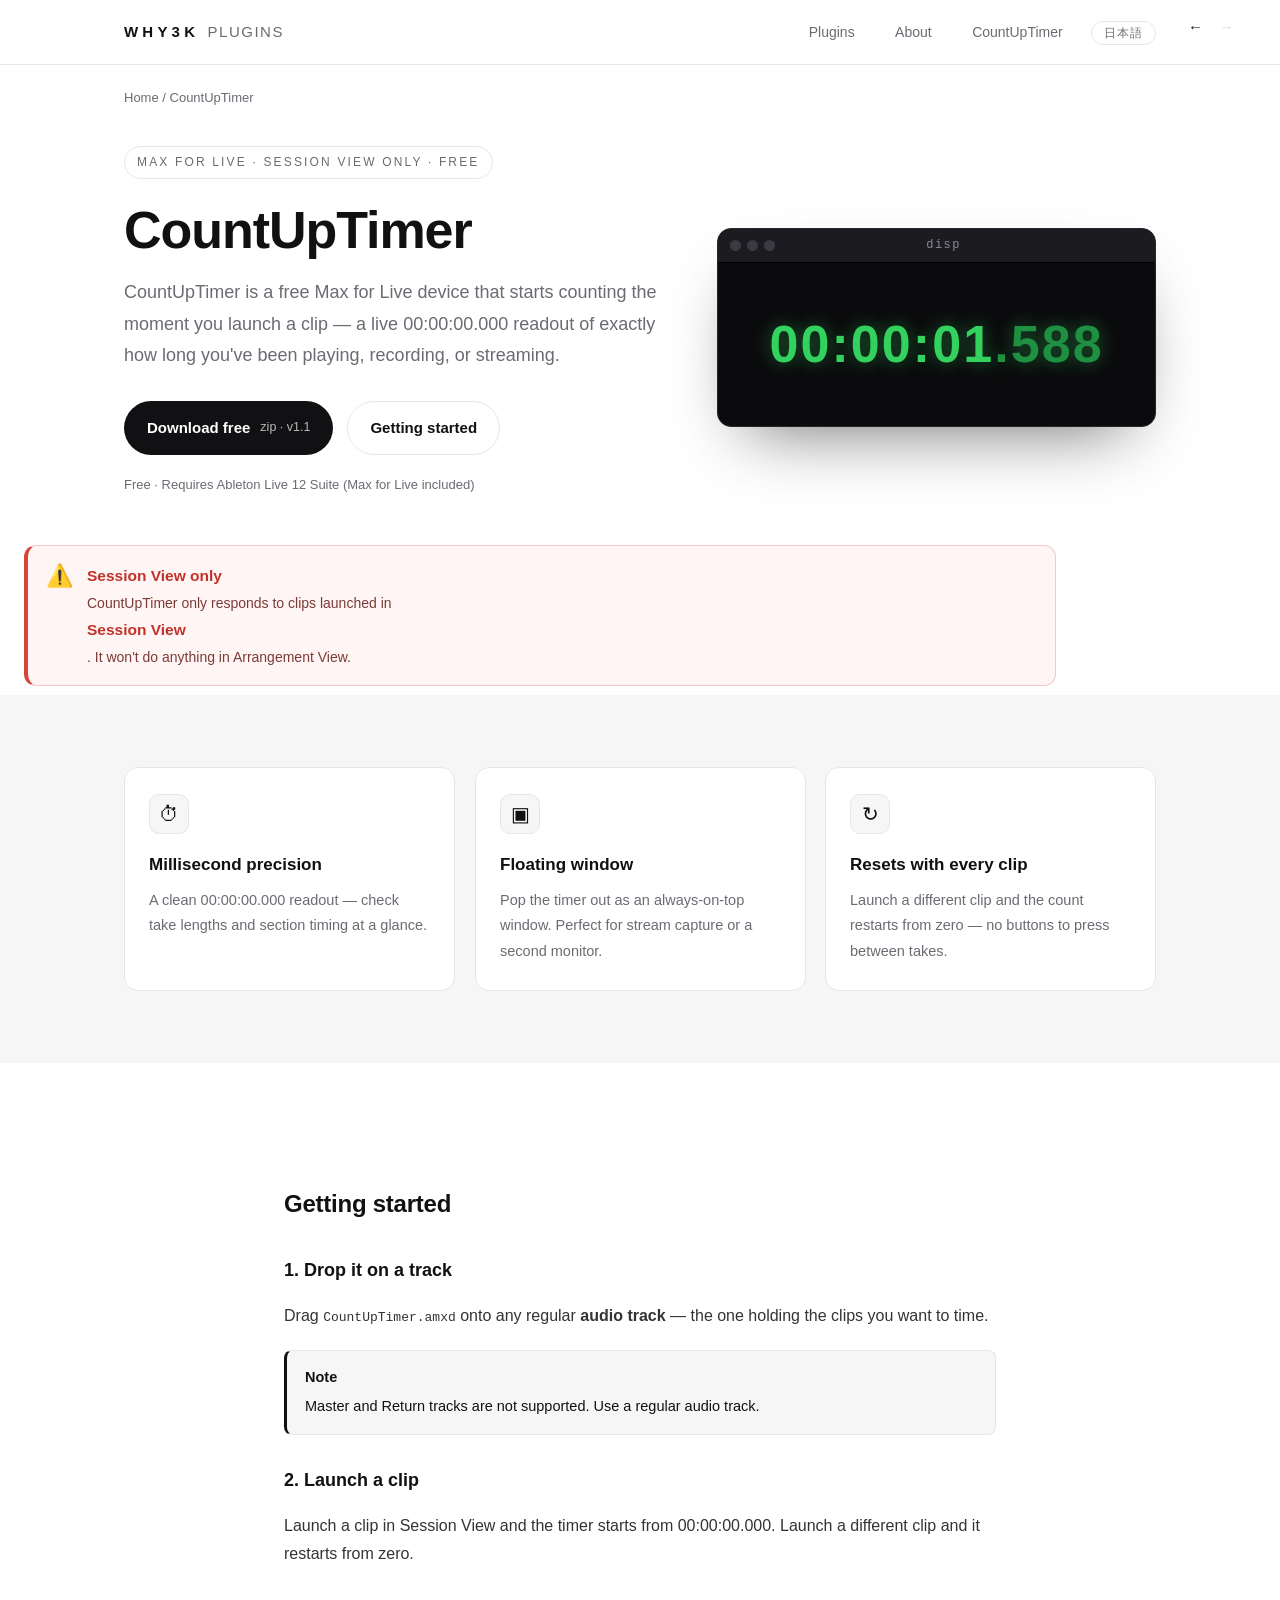
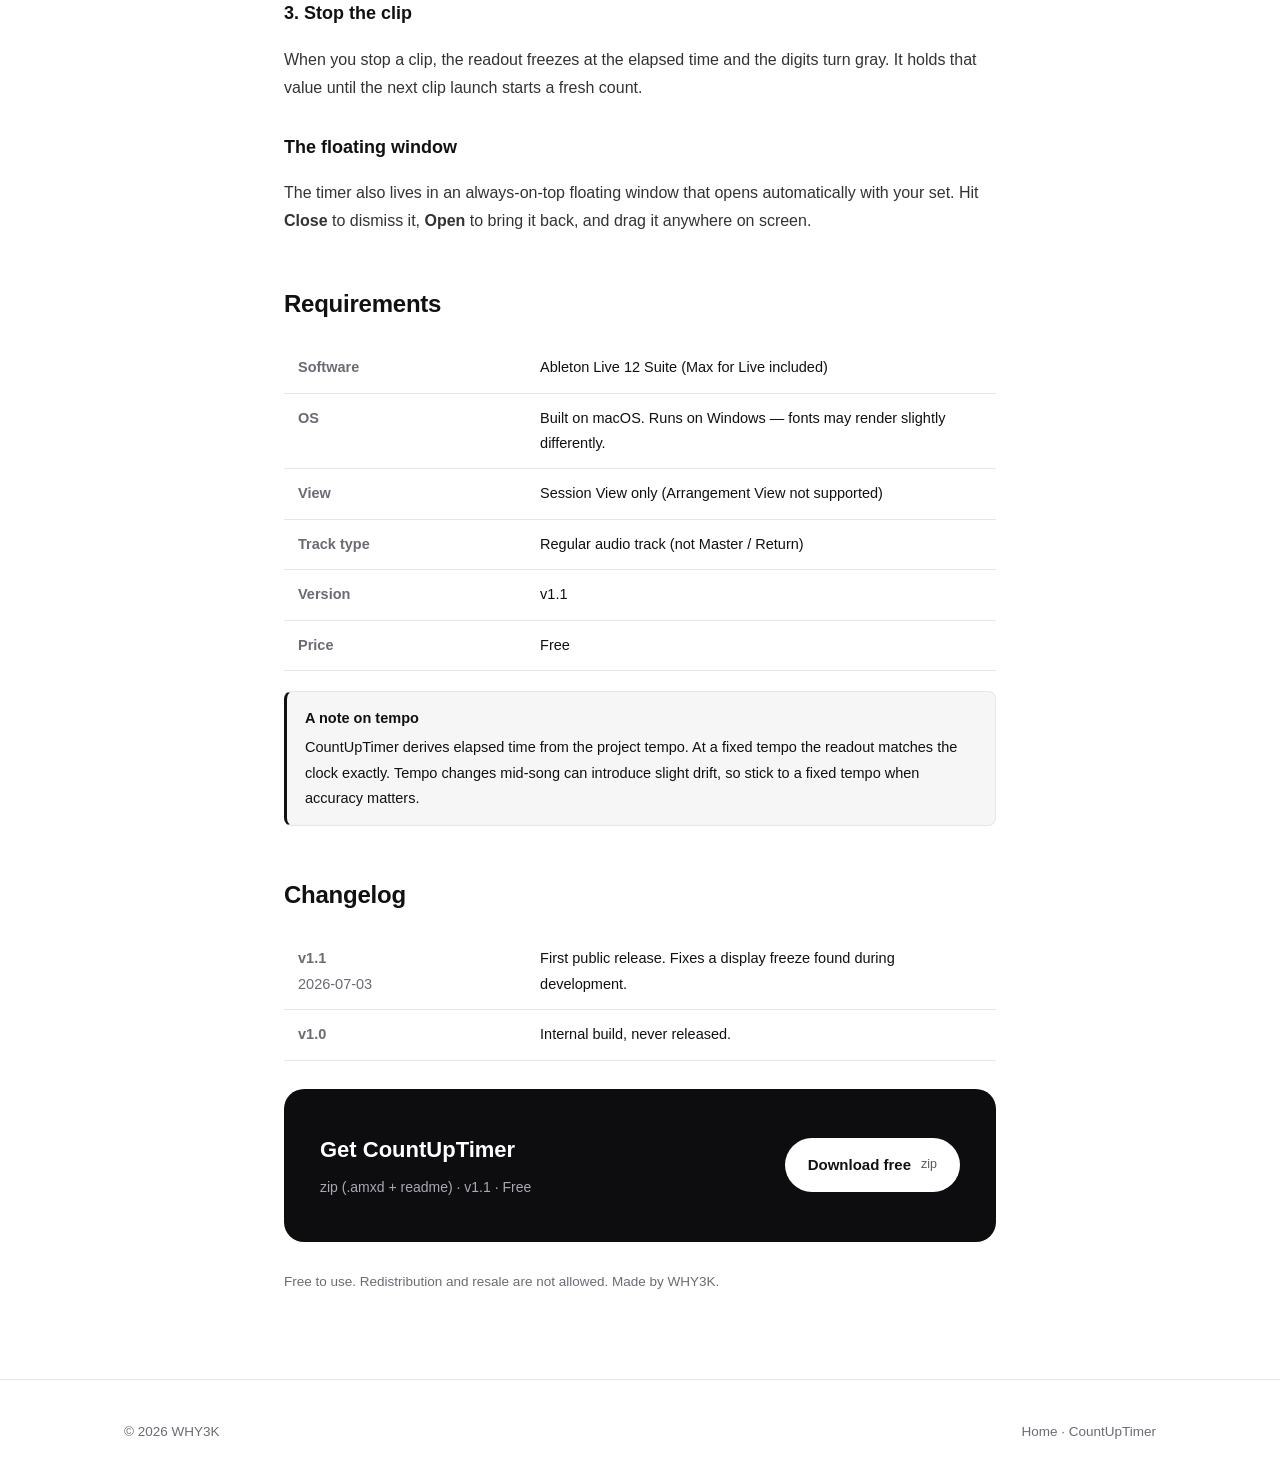
==== commit b9d4e3b2: "帰還先URLにもバージョン付与＋キャッシュバスター更新 Co-Authored-By: Claude Fable 5 <noreply@anthropic.com> Claude-Session: h" ====
--- a/countuptimer.en.html
+++ b/countuptimer.en.html
@@ -16,7 +16,7 @@
 <meta property="og:image" content="https://why3k.github.io/why3k-plugins/assets/og.png">
 <meta name="twitter:card" content="summary_large_image">
 <link rel="icon" type="image/svg+xml" href="assets/favicon.svg">
-<link rel="stylesheet" href="assets/style.css?v=20260709h">
+<link rel="stylesheet" href="assets/style.css?v=20260709w">
 </head>
 <body>
 
@@ -194,6 +194,6 @@
 </footer>
 
 <script>document.getElementById('yr').textContent = new Date().getFullYear();</script>
-<script src="assets/scroll.js?v=20260709h" defer></script>
+<script src="assets/scroll.js?v=20260709w" defer></script>
 </body>
 </html>
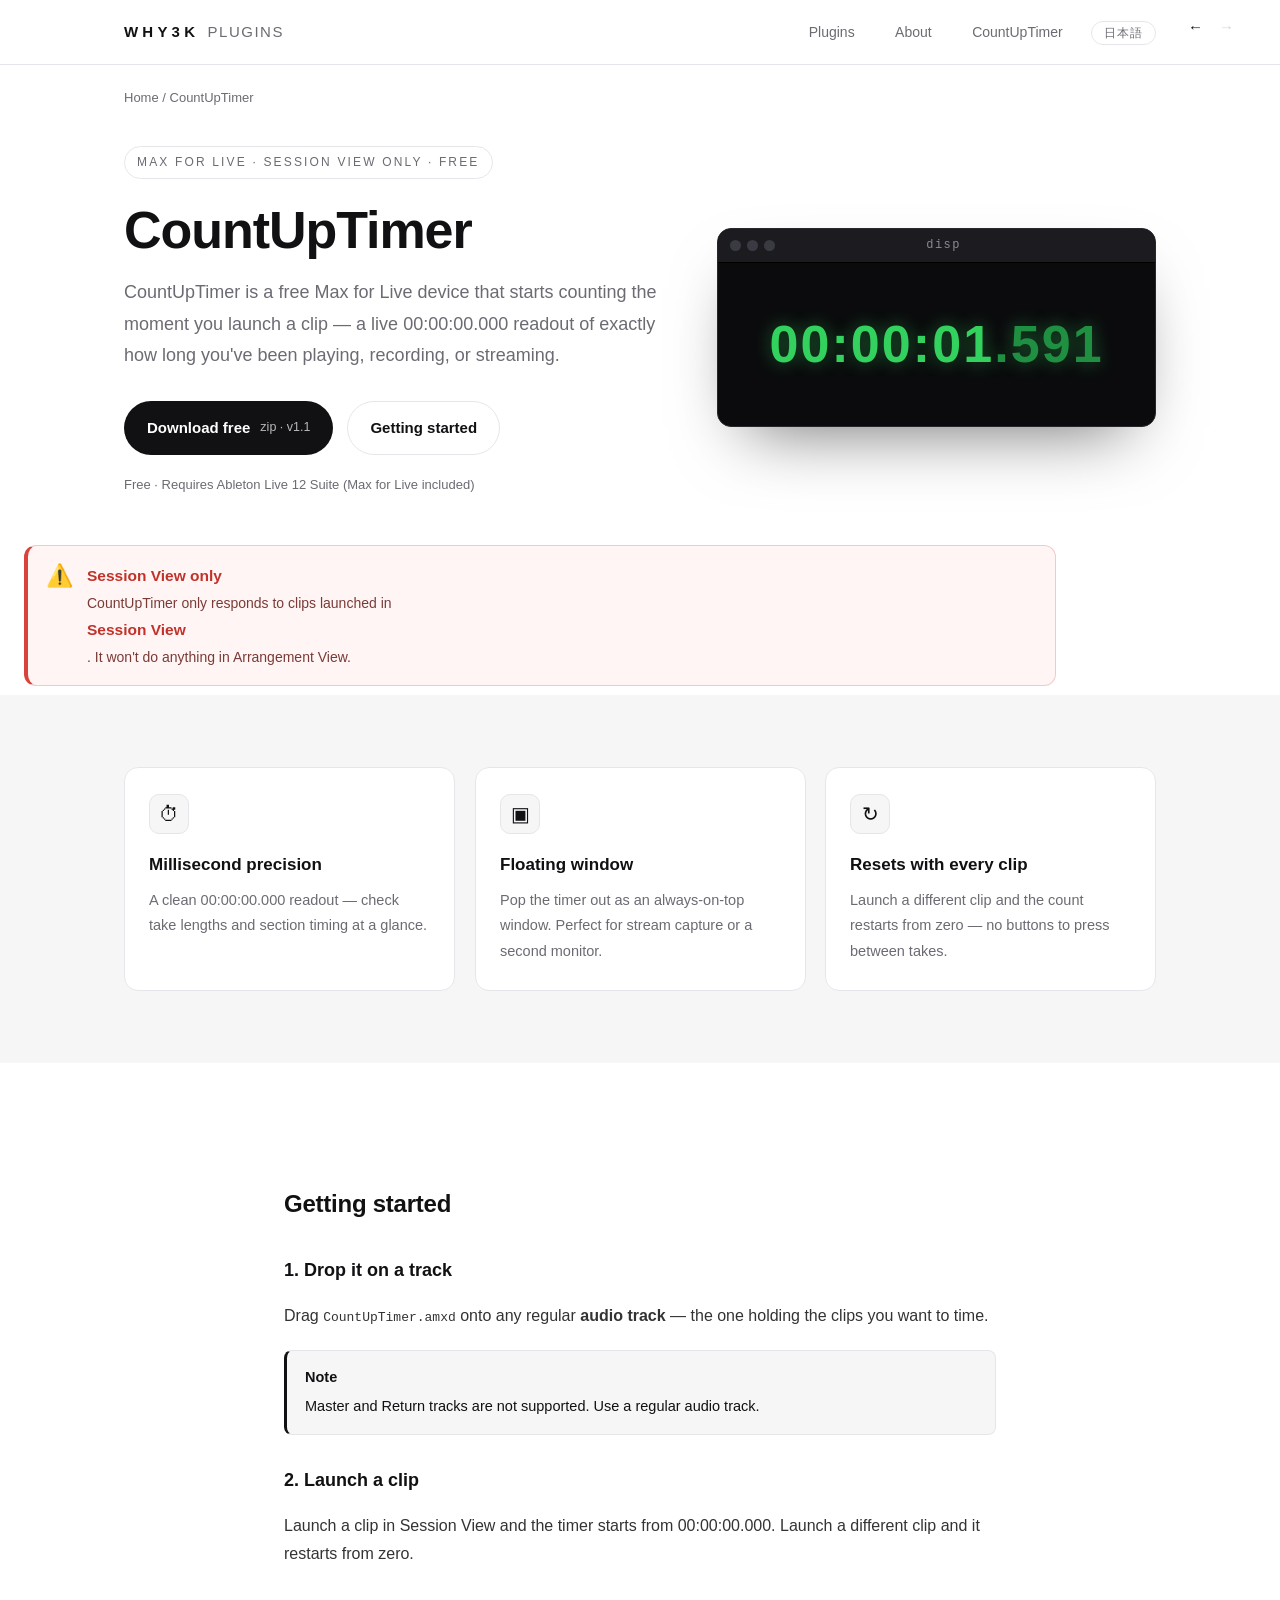
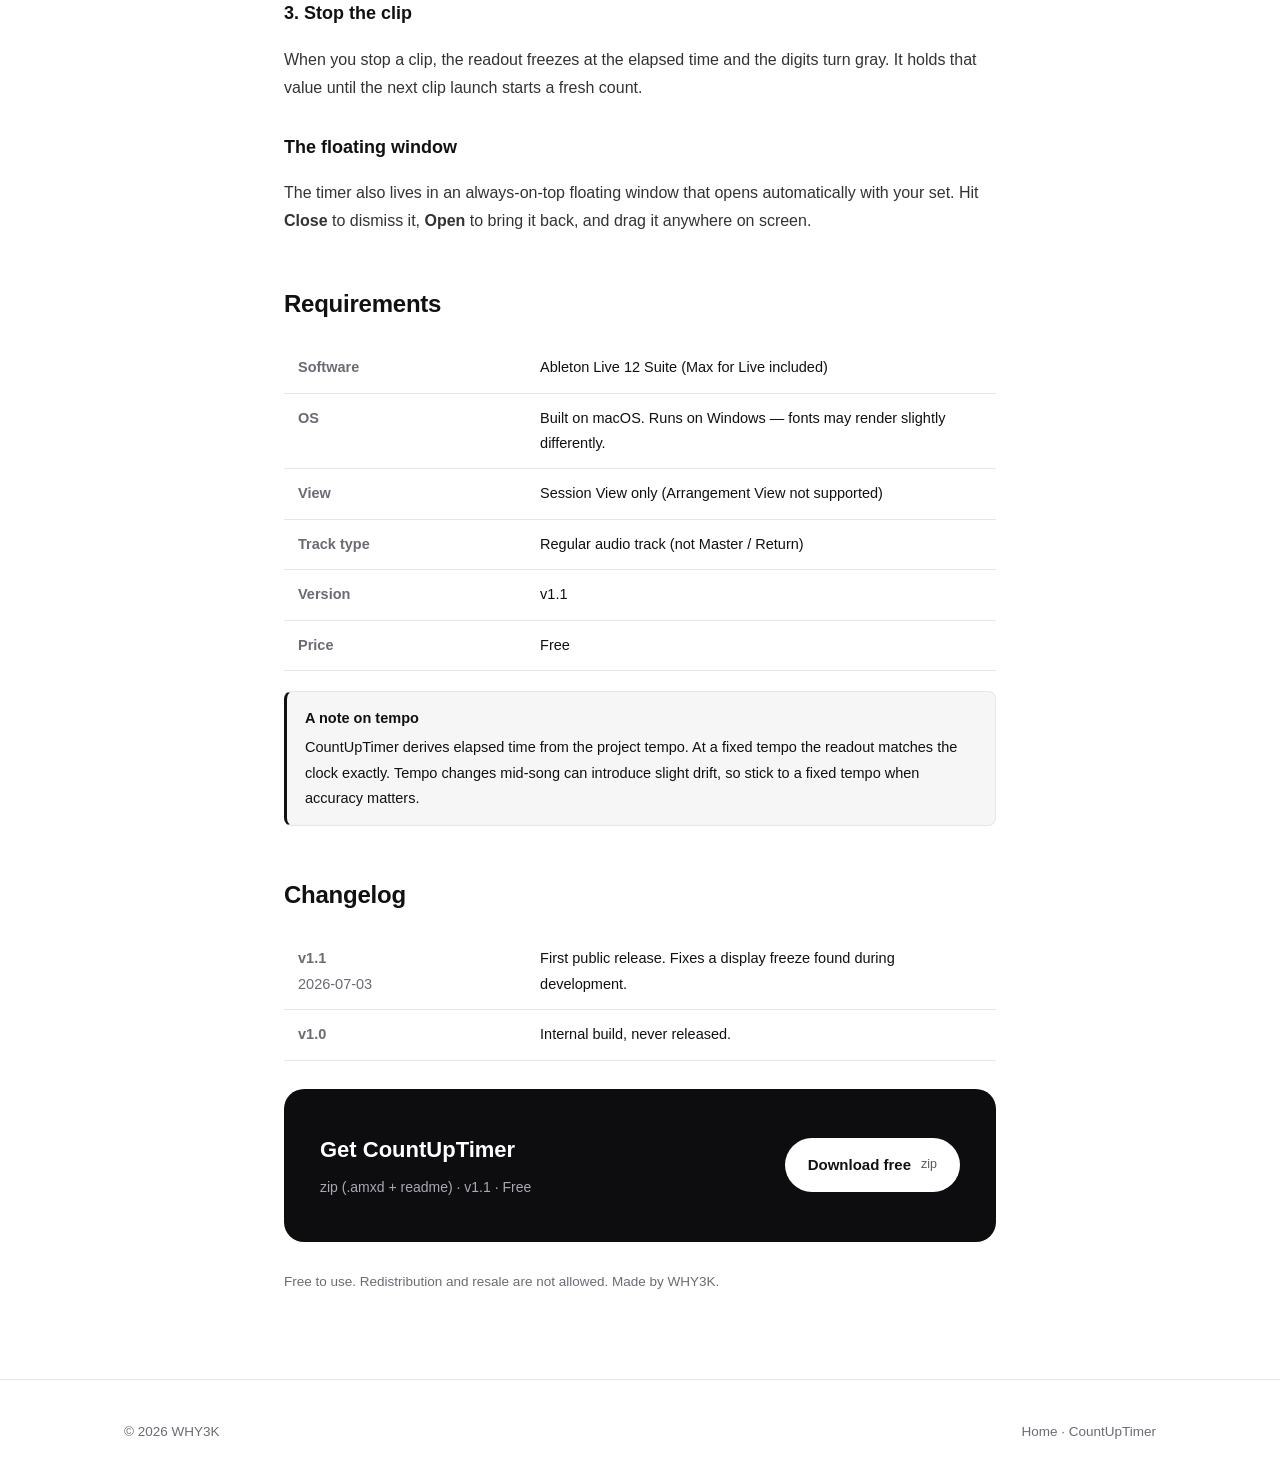
==== commit 84e49144: "サイト内の全内部リンクにも版番号付与（古いページ経由で黒い日蝕が出る穴を封鎖） Co-Authored-By: Claude Fable 5 <noreply@anthropic.com> Claud" ====
--- a/countuptimer.en.html
+++ b/countuptimer.en.html
@@ -16,18 +16,18 @@
 <meta property="og:image" content="https://why3k.github.io/why3k-plugins/assets/og.png">
 <meta name="twitter:card" content="summary_large_image">
 <link rel="icon" type="image/svg+xml" href="assets/favicon.svg">
-<link rel="stylesheet" href="assets/style.css?v=20260709w">
+<link rel="stylesheet" href="assets/style.css?v=20260709x">
 </head>
 <body>
 
 <header class="site-header">
   <div class="wrap">
-    <a class="logo" href="index.en.html">WHY3K <span>PLUGINS</span></a>
+    <a class="logo" href="index.en.html?t=20260709x">WHY3K <span>PLUGINS</span></a>
     <nav class="nav">
-      <a href="index.en.html#plugins">Plugins</a>
-      <a href="index.en.html#about">About</a>
-      <a href="countuptimer.en.html">CountUpTimer</a>
-      <a class="lang-switch" href="countuptimer.html" lang="ja" hreflang="ja">日本語</a>
+      <a href="index.en.html?t=20260709x#plugins">Plugins</a>
+      <a href="index.en.html?t=20260709x#about">About</a>
+      <a href="countuptimer.en.html?t=20260709x">CountUpTimer</a>
+      <a class="lang-switch" href="countuptimer.html?t=20260709x" lang="ja" hreflang="ja">日本語</a>
     </nav>
     <div class="hist">
       <button class="hb" id="histBack" aria-label="前のページへ" disabled>←</button>
@@ -39,7 +39,7 @@
 
 
 <div class="wrap crumb">
-  <a href="index.en.html">Home</a> / CountUpTimer
+  <a href="index.en.html?t=20260709x">Home</a> / CountUpTimer
 </div>
 
 <!-- ===== Hero ===== -->
@@ -189,11 +189,11 @@
 <footer class="site-footer">
   <div class="wrap">
     <span>© <span id="yr"></span> WHY3K</span>
-    <span><a href="index.en.html">Home</a> · <a href="countuptimer.en.html">CountUpTimer</a></span>
+    <span><a href="index.en.html?t=20260709x">Home</a> · <a href="countuptimer.en.html?t=20260709x">CountUpTimer</a></span>
   </div>
 </footer>
 
 <script>document.getElementById('yr').textContent = new Date().getFullYear();</script>
-<script src="assets/scroll.js?v=20260709w" defer></script>
+<script src="assets/scroll.js?v=20260709x" defer></script>
 </body>
 </html>
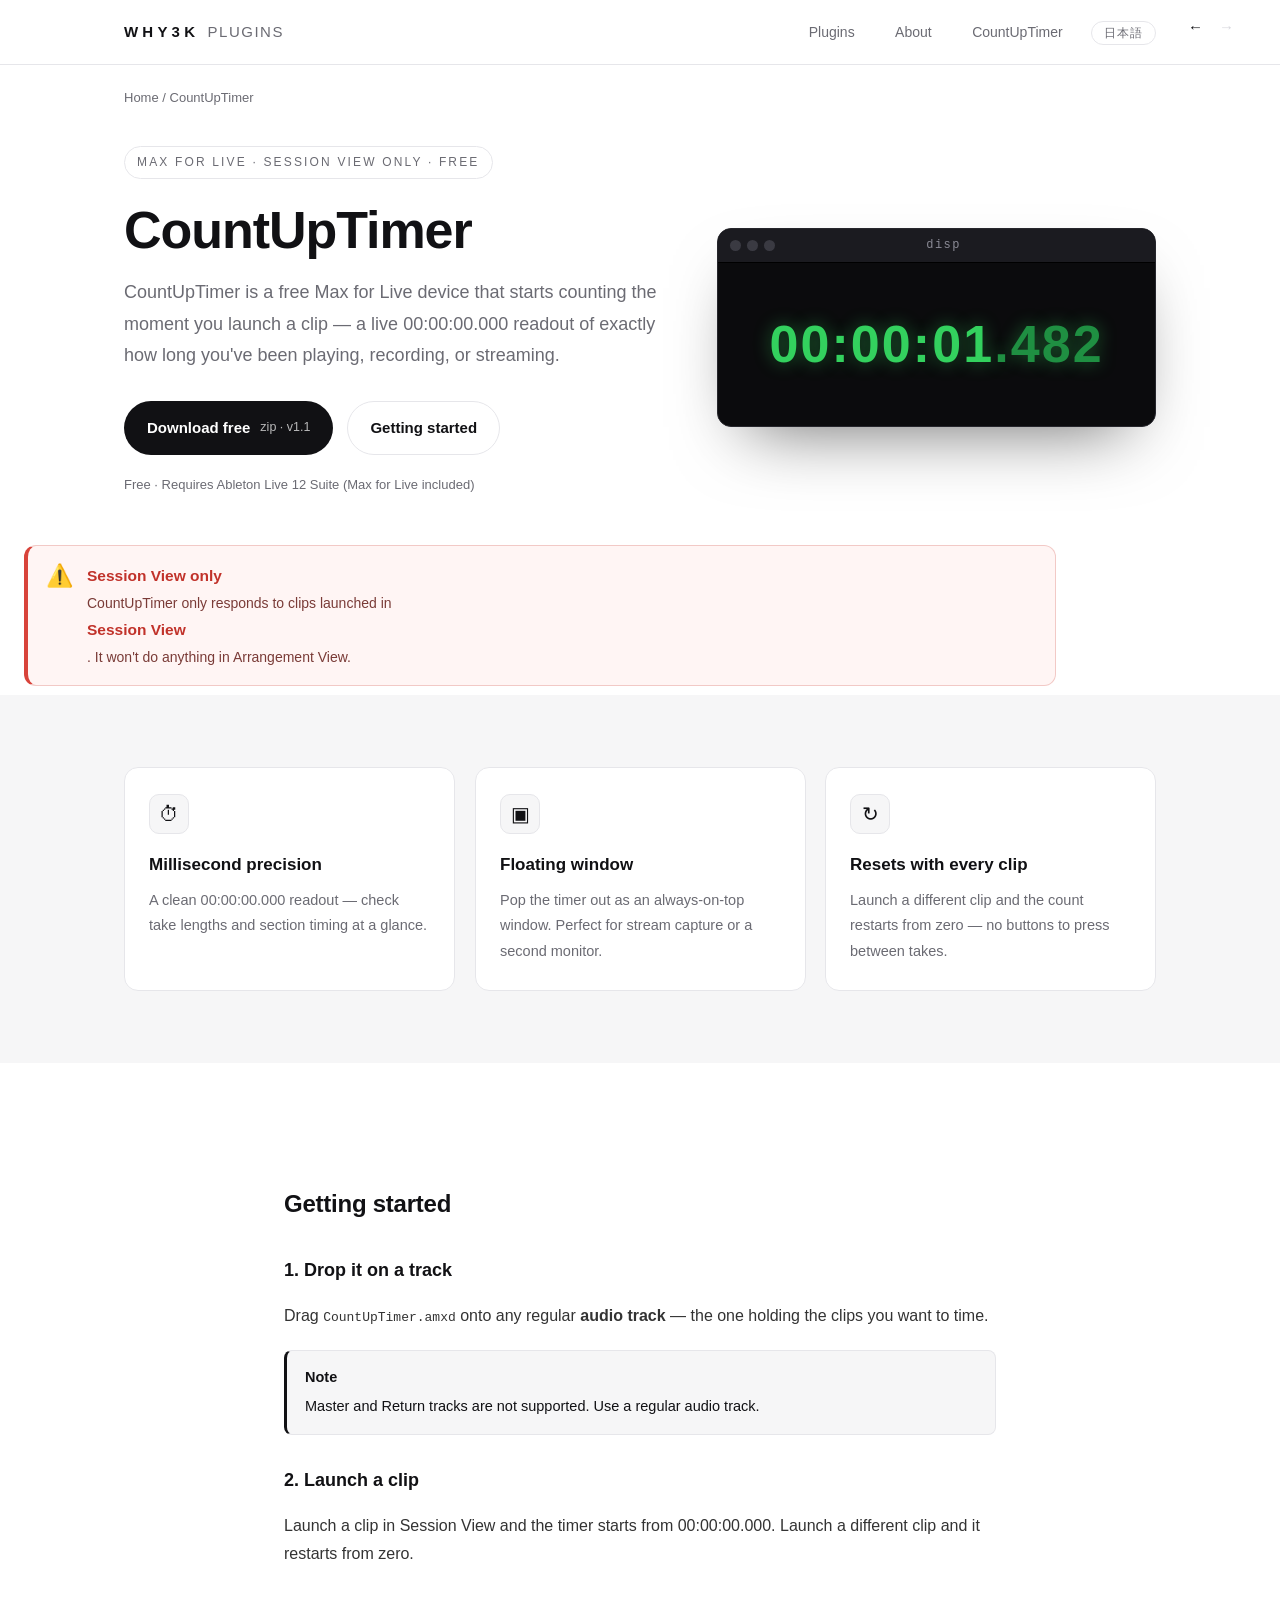
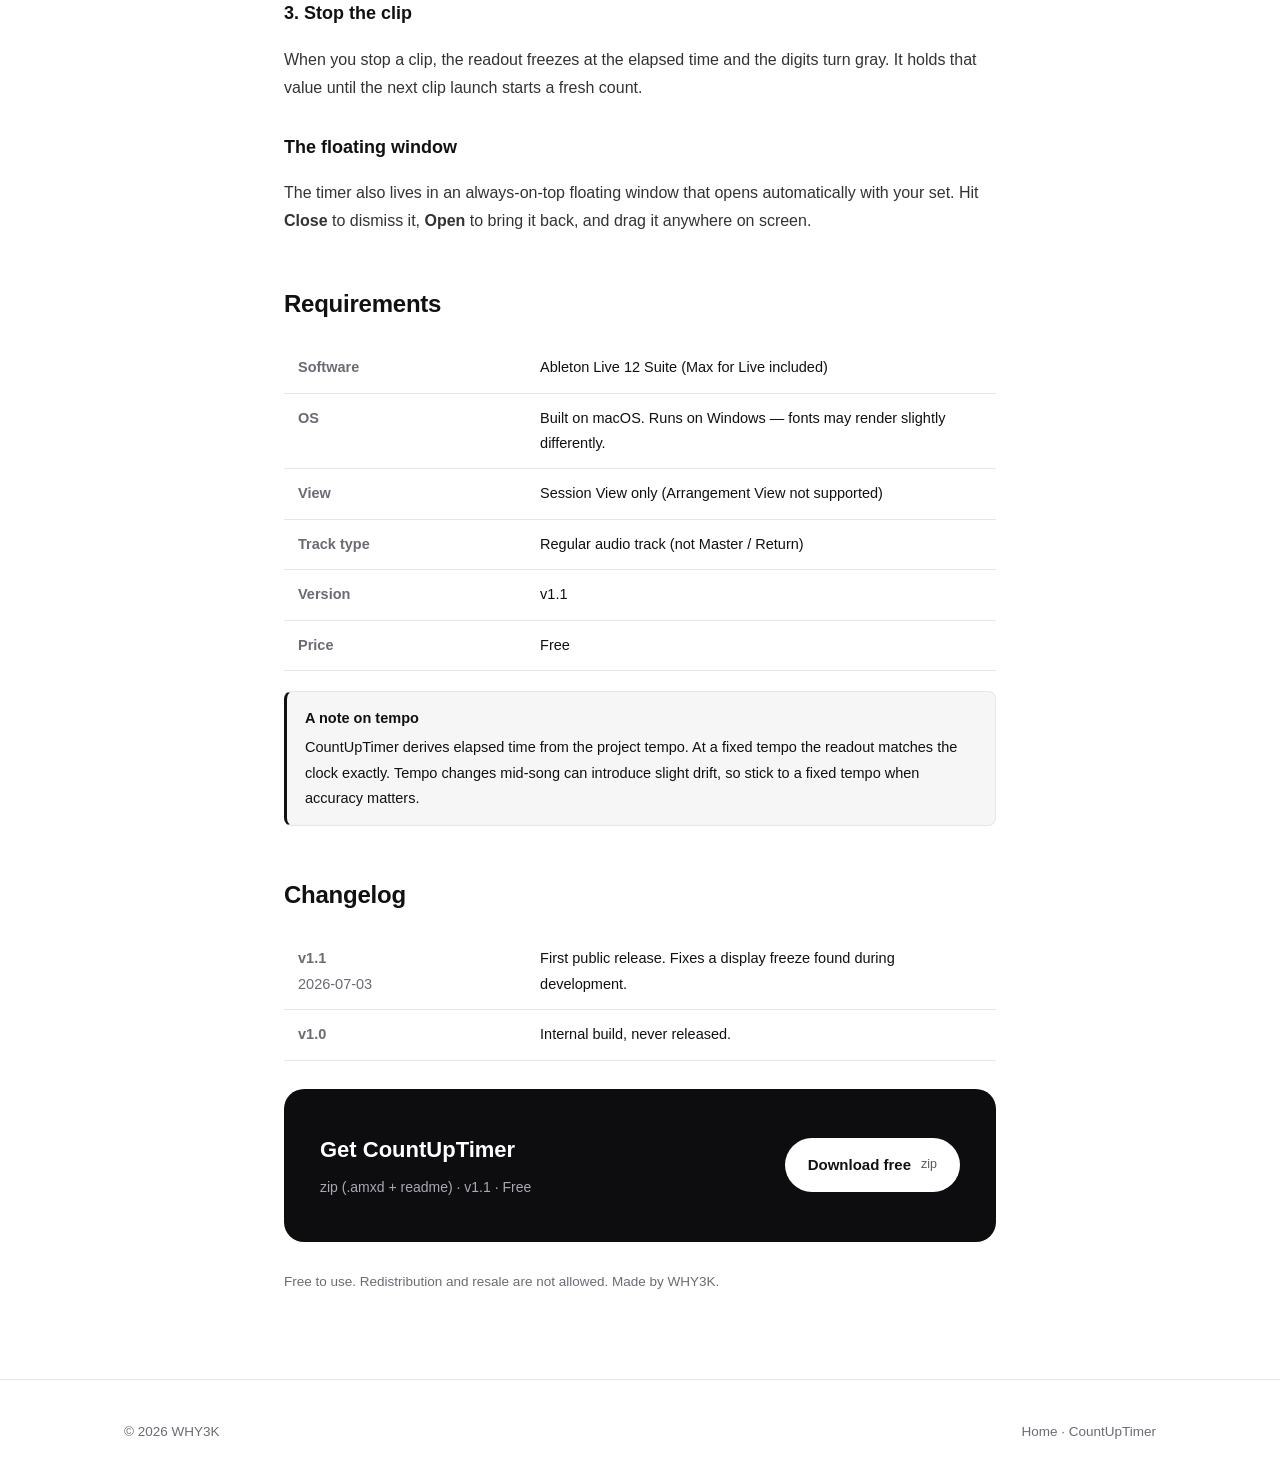
==== commit b921574e: "遷移をホワイトアウトに統一・クラスを.warpに改名（日蝕残骸と.pt衝突の根絶） Co-Authored-By: Claude Fable 5 <noreply@anthropic.com> Cla" ====
--- a/countuptimer.en.html
+++ b/countuptimer.en.html
@@ -16,18 +16,18 @@
 <meta property="og:image" content="https://why3k.github.io/why3k-plugins/assets/og.png">
 <meta name="twitter:card" content="summary_large_image">
 <link rel="icon" type="image/svg+xml" href="assets/favicon.svg">
-<link rel="stylesheet" href="assets/style.css?v=20260709x">
+<link rel="stylesheet" href="assets/style.css?v=20260709y">
 </head>
 <body>
 
 <header class="site-header">
   <div class="wrap">
-    <a class="logo" href="index.en.html?t=20260709x">WHY3K <span>PLUGINS</span></a>
+    <a class="logo" href="index.en.html?t=20260709y">WHY3K <span>PLUGINS</span></a>
     <nav class="nav">
-      <a href="index.en.html?t=20260709x#plugins">Plugins</a>
-      <a href="index.en.html?t=20260709x#about">About</a>
-      <a href="countuptimer.en.html?t=20260709x">CountUpTimer</a>
-      <a class="lang-switch" href="countuptimer.html?t=20260709x" lang="ja" hreflang="ja">日本語</a>
+      <a href="index.en.html?t=20260709y#plugins">Plugins</a>
+      <a href="index.en.html?t=20260709y#about">About</a>
+      <a href="countuptimer.en.html?t=20260709y">CountUpTimer</a>
+      <a class="lang-switch" href="countuptimer.html?t=20260709y" lang="ja" hreflang="ja">日本語</a>
     </nav>
     <div class="hist">
       <button class="hb" id="histBack" aria-label="前のページへ" disabled>←</button>
@@ -39,7 +39,7 @@
 
 
 <div class="wrap crumb">
-  <a href="index.en.html?t=20260709x">Home</a> / CountUpTimer
+  <a href="index.en.html?t=20260709y">Home</a> / CountUpTimer
 </div>
 
 <!-- ===== Hero ===== -->
@@ -189,11 +189,11 @@
 <footer class="site-footer">
   <div class="wrap">
     <span>© <span id="yr"></span> WHY3K</span>
-    <span><a href="index.en.html?t=20260709x">Home</a> · <a href="countuptimer.en.html?t=20260709x">CountUpTimer</a></span>
+    <span><a href="index.en.html?t=20260709y">Home</a> · <a href="countuptimer.en.html?t=20260709y">CountUpTimer</a></span>
   </div>
 </footer>
 
 <script>document.getElementById('yr').textContent = new Date().getFullYear();</script>
-<script src="assets/scroll.js?v=20260709x" defer></script>
+<script src="assets/scroll.js?v=20260709y" defer></script>
 </body>
 </html>
--- a/assets/style.css
+++ b/assets/style.css
@@ -493,36 +493,13 @@
 .device .readout { font-size: clamp(26px, 6.4vw, 52px); } /* 小画面でも枠内に収まる下限 */
 
 
-/* ---------- 全画面ページ遷移「日蝕ワープ」 ---------- */
-.pt {
+/* ---------- ページ遷移：ホワイトアウト ---------- */
+.warp {
   position: fixed; inset: 0; z-index: 999;
-  background:
-    radial-gradient(1.5px 1.5px at 18% 22%, rgba(255,255,255,.9), transparent 60%),
-    radial-gradient(1px 1px at 72% 15%, rgba(255,255,255,.7), transparent 60%),
-    radial-gradient(1.2px 1.2px at 85% 65%, rgba(255,255,255,.8), transparent 60%),
-    radial-gradient(1px 1px at 30% 78%, rgba(255,255,255,.6), transparent 60%),
-    radial-gradient(1.4px 1.4px at 55% 40%, rgba(255,255,255,.85), transparent 60%),
-    radial-gradient(1px 1px at 8% 55%, rgba(255,255,255,.5), transparent 60%),
-    radial-gradient(1.2px 1.2px at 45% 90%, rgba(255,255,255,.7), transparent 60%),
-    radial-gradient(1px 1px at 92% 35%, rgba(255,255,255,.6), transparent 60%),
-    #0b0b0d;
-  clip-path: circle(0% at 50% 50%);
-  visibility: hidden;
+  background: #fbfbfa;
+  opacity: 0; visibility: hidden;
   pointer-events: none;
 }
-.pt::before {
-  content: ""; position: absolute; left: 50%; top: 50%;
-  width: 34vmin; height: 34vmin; margin: -17vmin 0 0 -17vmin;
-  border-radius: 50%;
-  border: 1px solid rgba(255,255,255,.35);
-  box-shadow: inset 0 0 24px rgba(170,201,227,.25);
-  transform: scale(.2); opacity: 0;
-}
-.pt.in { visibility: visible; animation: ptIn .38s cubic-bezier(.76,0,.24,1) forwards; }
-.pt.in::before { animation: ringIn .5s ease-out forwards; }
-.pt.cover { visibility: visible; clip-path: circle(142% at 50% 50%); }
-.pt.out { visibility: visible; animation: ptOut .46s cubic-bezier(.65,0,.35,1) forwards; }
-.pt.out::before { animation: ringIn .5s ease-out forwards; }
-@keyframes ptIn  { from { clip-path: circle(0% at 50% 50%); }   to { clip-path: circle(142% at 50% 50%); } }
-@keyframes ptOut { from { clip-path: circle(142% at 50% 50%); } to { clip-path: circle(0% at 50% 50%); } }
-@keyframes ringIn { 0% { transform: scale(.2); opacity: 0; } 40% { opacity: .9; } 100% { transform: scale(2.6); opacity: 0; } }
+.warp.in { visibility: visible; opacity: 1; transition: opacity .28s ease; }
+.warp.cover { visibility: visible; opacity: 1; }
+.warp.out { visibility: visible; opacity: 0 !important; transition: opacity .32s ease; }
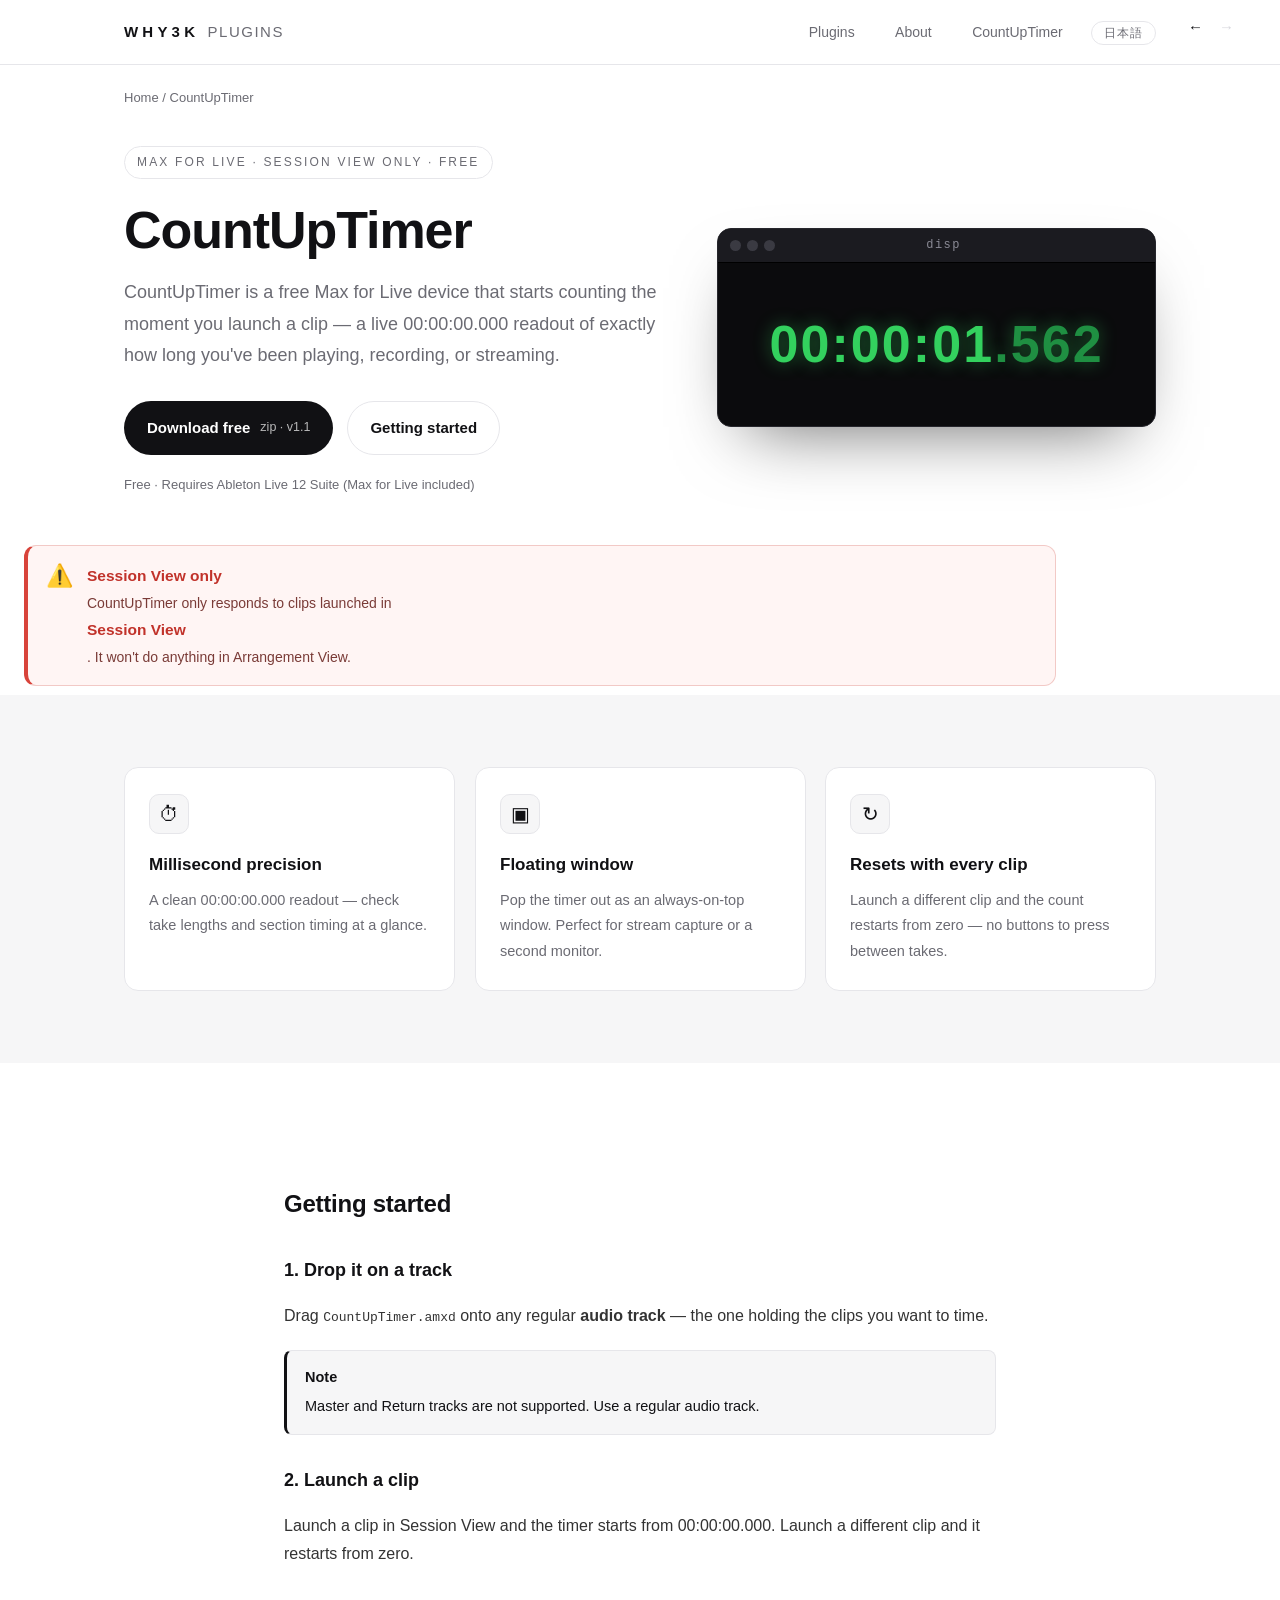
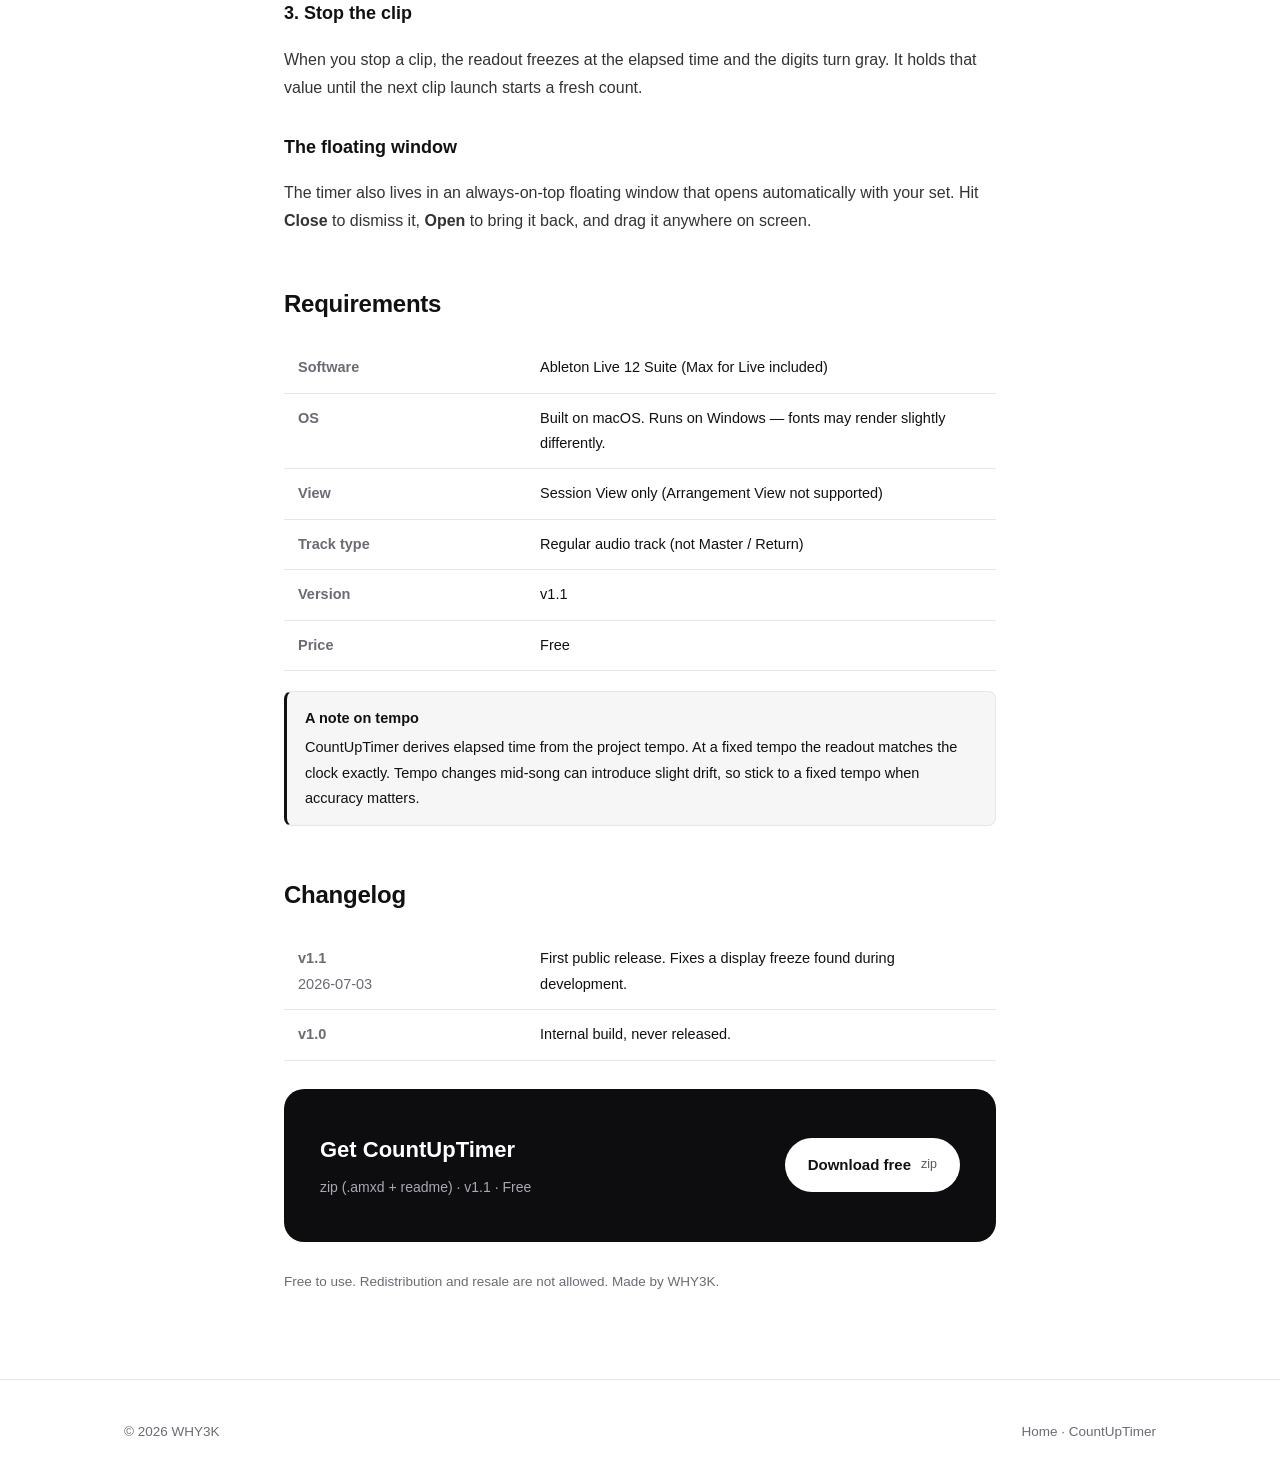
==== commit d7f570eb: "着地の白明けを高速化（60ms/0.24s） Co-Authored-By: Claude Fable 5 <noreply@anthropic.com> Claude-Session: https:" ====
--- a/countuptimer.en.html
+++ b/countuptimer.en.html
@@ -16,18 +16,18 @@
 <meta property="og:image" content="https://why3k.github.io/why3k-plugins/assets/og.png">
 <meta name="twitter:card" content="summary_large_image">
 <link rel="icon" type="image/svg+xml" href="assets/favicon.svg">
-<link rel="stylesheet" href="assets/style.css?v=20260709y">
+<link rel="stylesheet" href="assets/style.css?v=20260709z">
 </head>
 <body>
 
 <header class="site-header">
   <div class="wrap">
-    <a class="logo" href="index.en.html?t=20260709y">WHY3K <span>PLUGINS</span></a>
+    <a class="logo" href="index.en.html?t=20260709z">WHY3K <span>PLUGINS</span></a>
     <nav class="nav">
-      <a href="index.en.html?t=20260709y#plugins">Plugins</a>
-      <a href="index.en.html?t=20260709y#about">About</a>
-      <a href="countuptimer.en.html?t=20260709y">CountUpTimer</a>
-      <a class="lang-switch" href="countuptimer.html?t=20260709y" lang="ja" hreflang="ja">日本語</a>
+      <a href="index.en.html?t=20260709z#plugins">Plugins</a>
+      <a href="index.en.html?t=20260709z#about">About</a>
+      <a href="countuptimer.en.html?t=20260709z">CountUpTimer</a>
+      <a class="lang-switch" href="countuptimer.html?t=20260709z" lang="ja" hreflang="ja">日本語</a>
     </nav>
     <div class="hist">
       <button class="hb" id="histBack" aria-label="前のページへ" disabled>←</button>
@@ -39,7 +39,7 @@
 
 
 <div class="wrap crumb">
-  <a href="index.en.html?t=20260709y">Home</a> / CountUpTimer
+  <a href="index.en.html?t=20260709z">Home</a> / CountUpTimer
 </div>
 
 <!-- ===== Hero ===== -->
@@ -189,11 +189,11 @@
 <footer class="site-footer">
   <div class="wrap">
     <span>© <span id="yr"></span> WHY3K</span>
-    <span><a href="index.en.html?t=20260709y">Home</a> · <a href="countuptimer.en.html?t=20260709y">CountUpTimer</a></span>
+    <span><a href="index.en.html?t=20260709z">Home</a> · <a href="countuptimer.en.html?t=20260709z">CountUpTimer</a></span>
   </div>
 </footer>
 
 <script>document.getElementById('yr').textContent = new Date().getFullYear();</script>
-<script src="assets/scroll.js?v=20260709y" defer></script>
+<script src="assets/scroll.js?v=20260709z" defer></script>
 </body>
 </html>
--- a/assets/style.css
+++ b/assets/style.css
@@ -502,4 +502,4 @@
 }
 .warp.in { visibility: visible; opacity: 1; transition: opacity .28s ease; }
 .warp.cover { visibility: visible; opacity: 1; }
-.warp.out { visibility: visible; opacity: 0 !important; transition: opacity .32s ease; }
+.warp.out { visibility: visible; opacity: 0 !important; transition: opacity .24s ease; }
